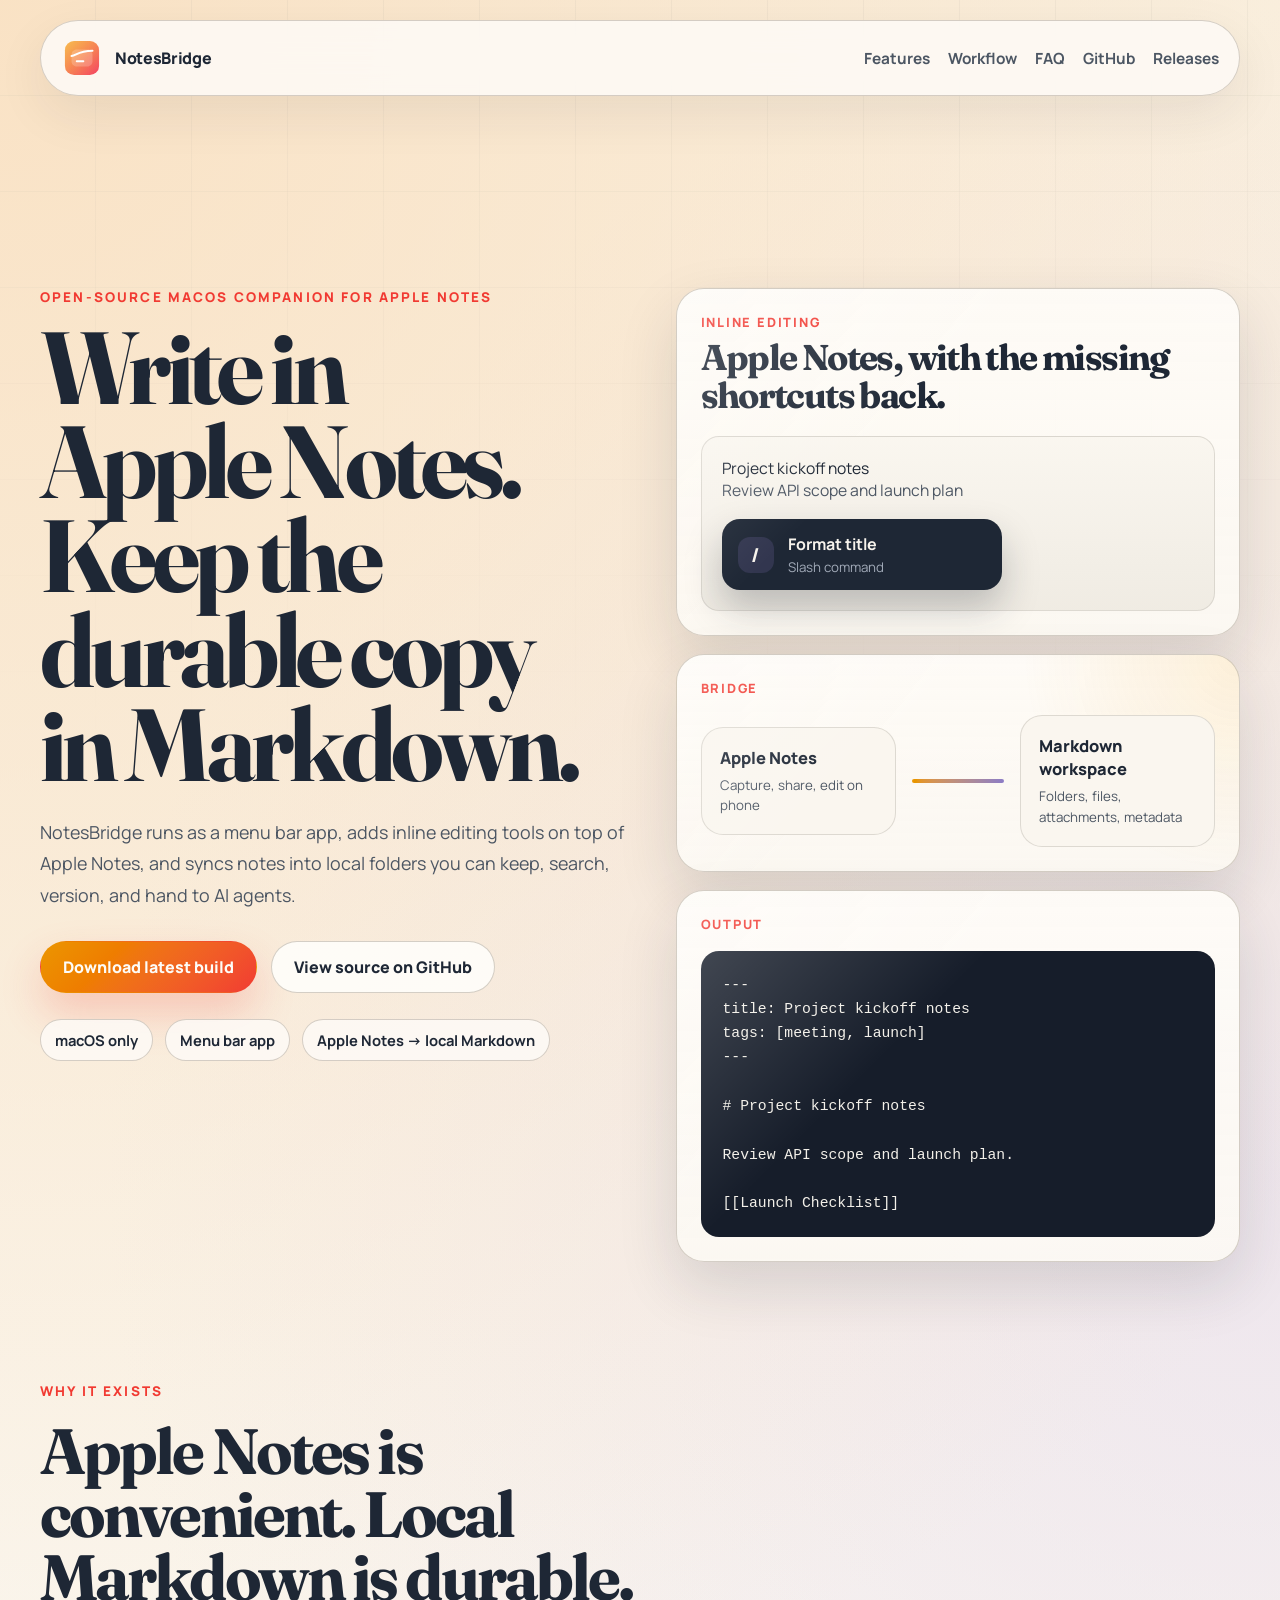
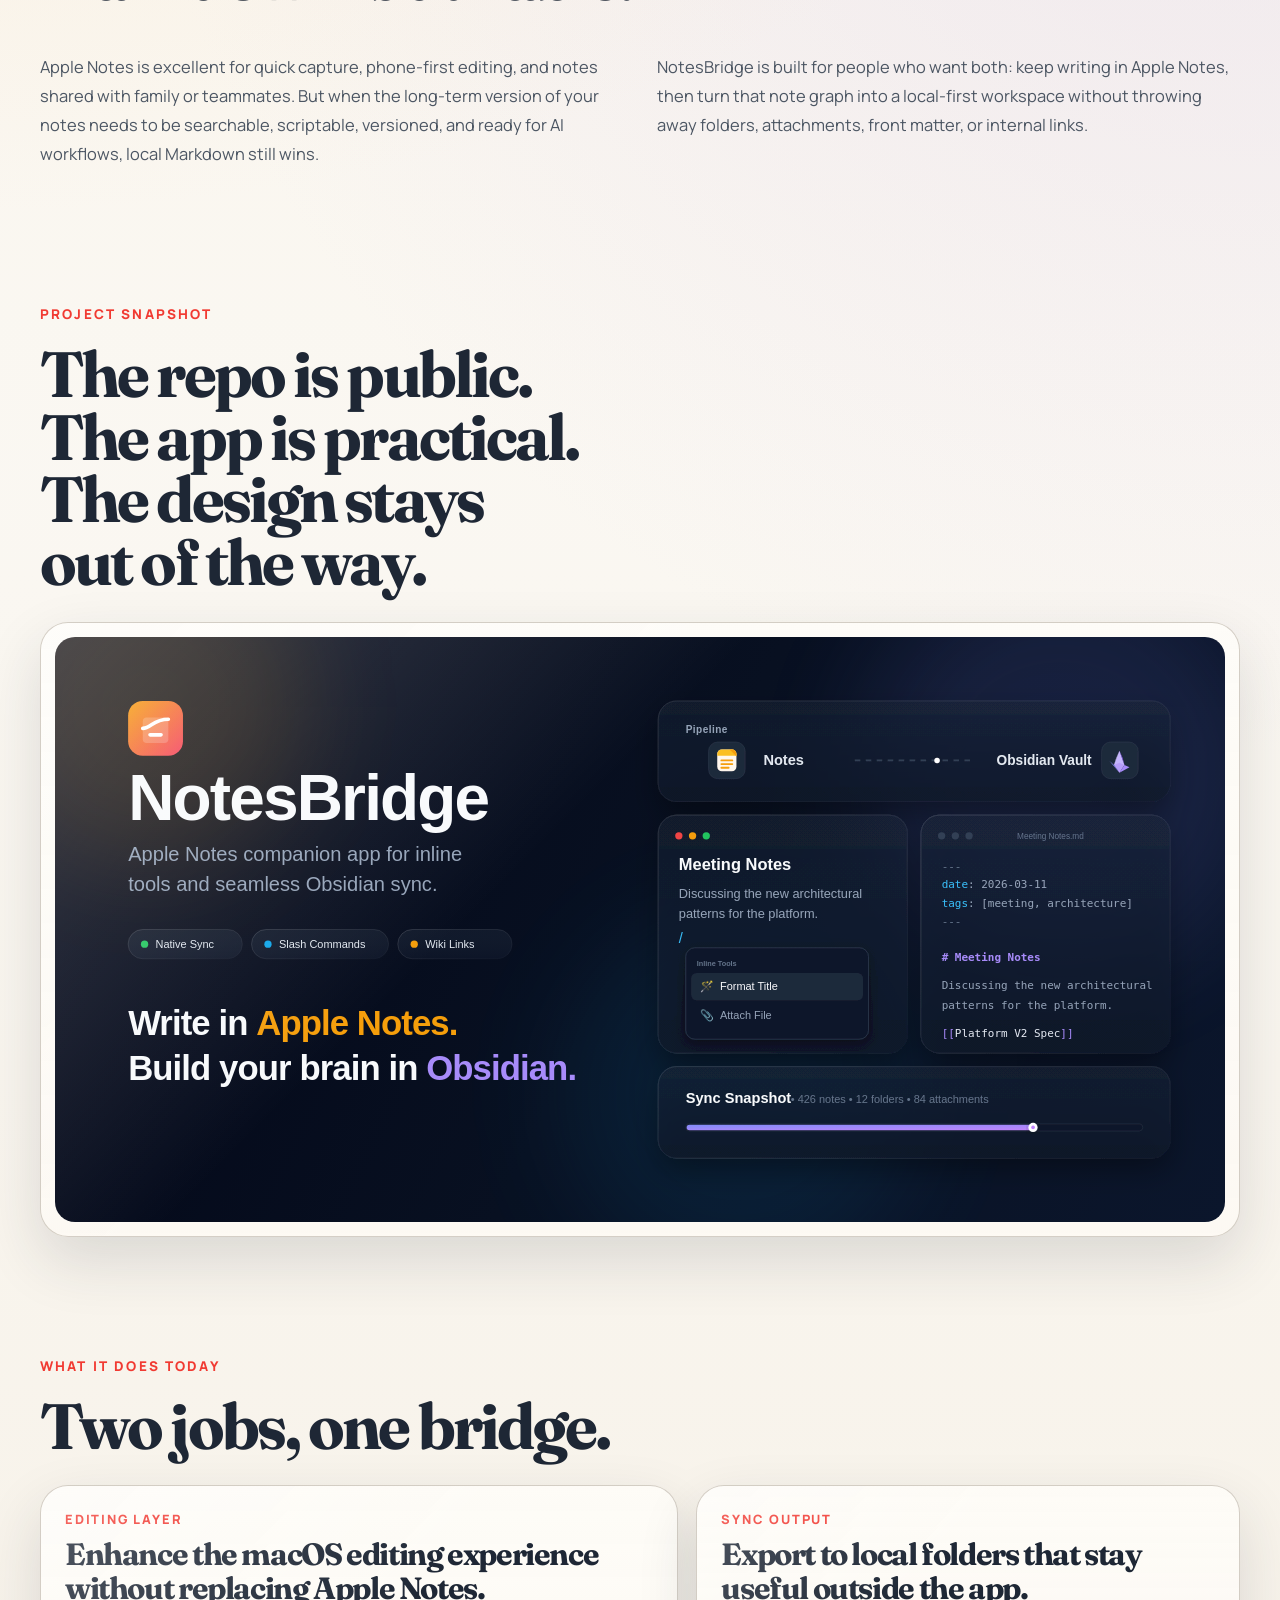
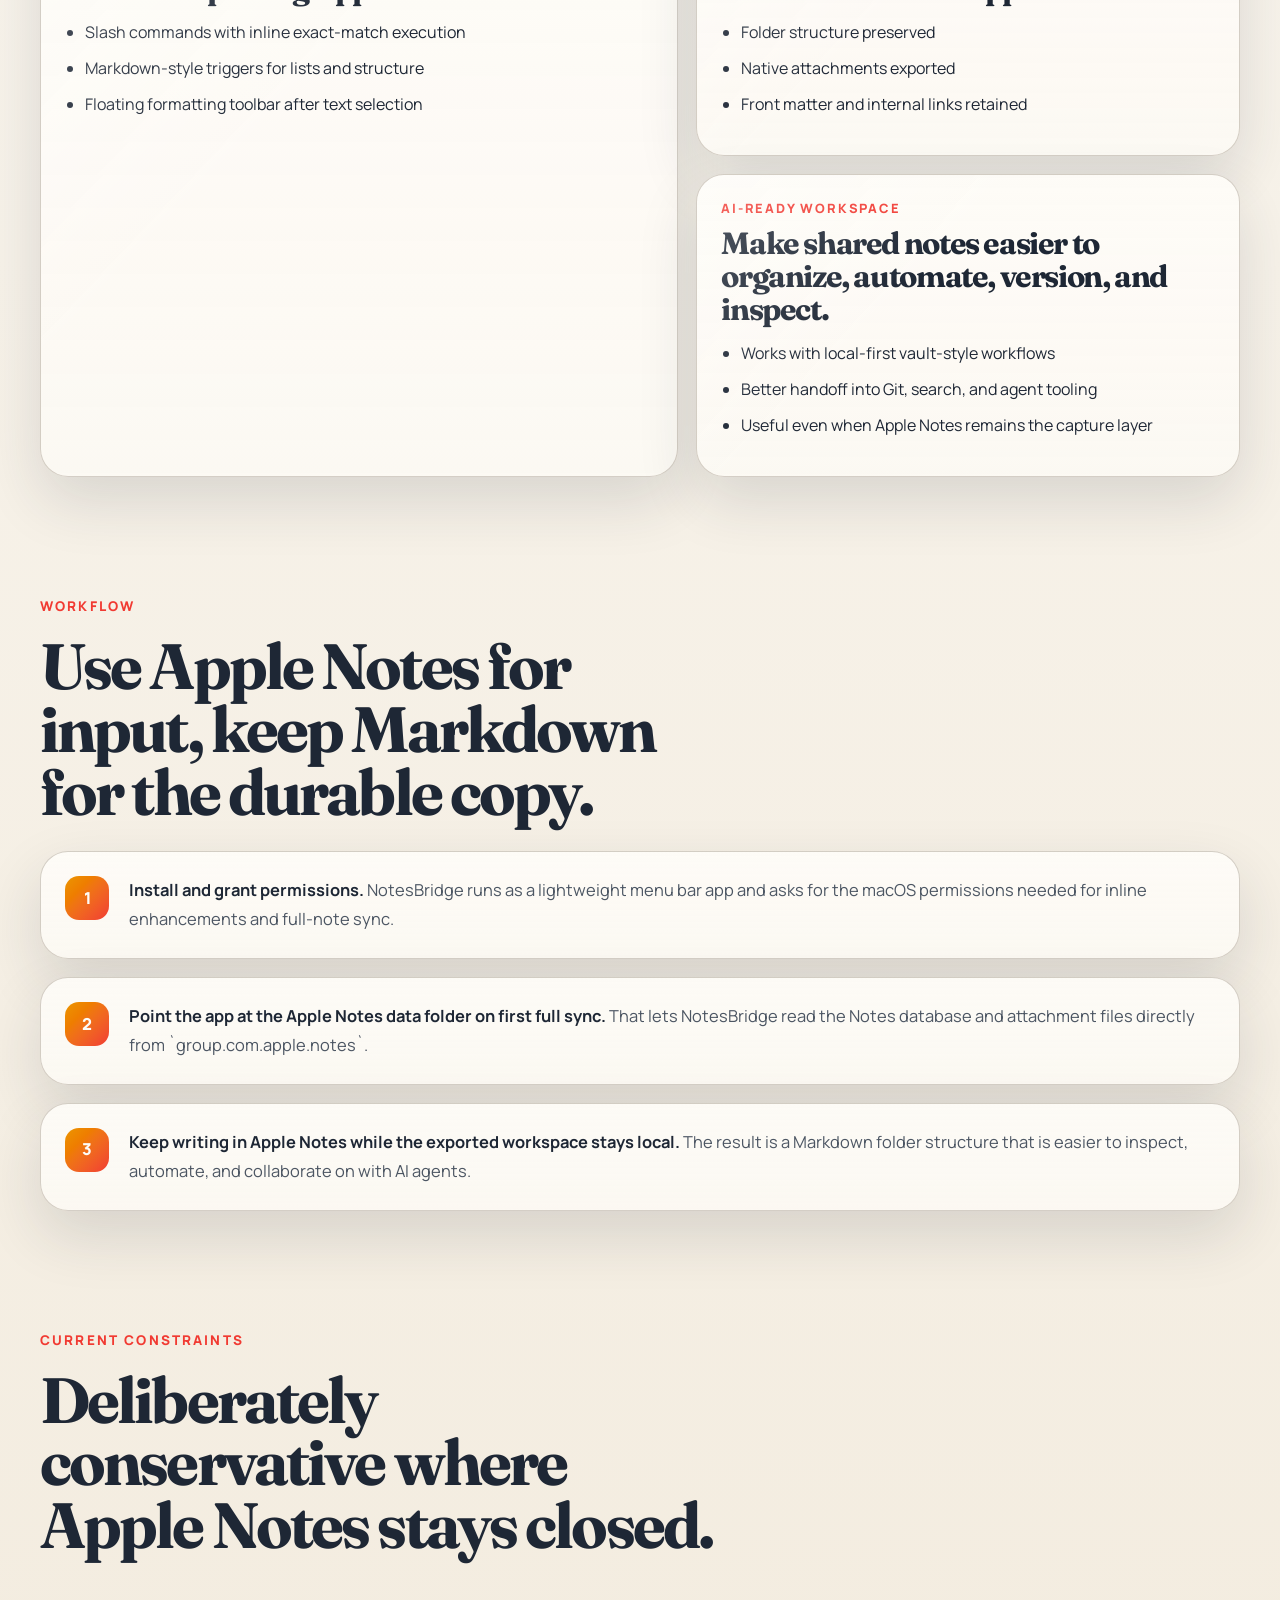
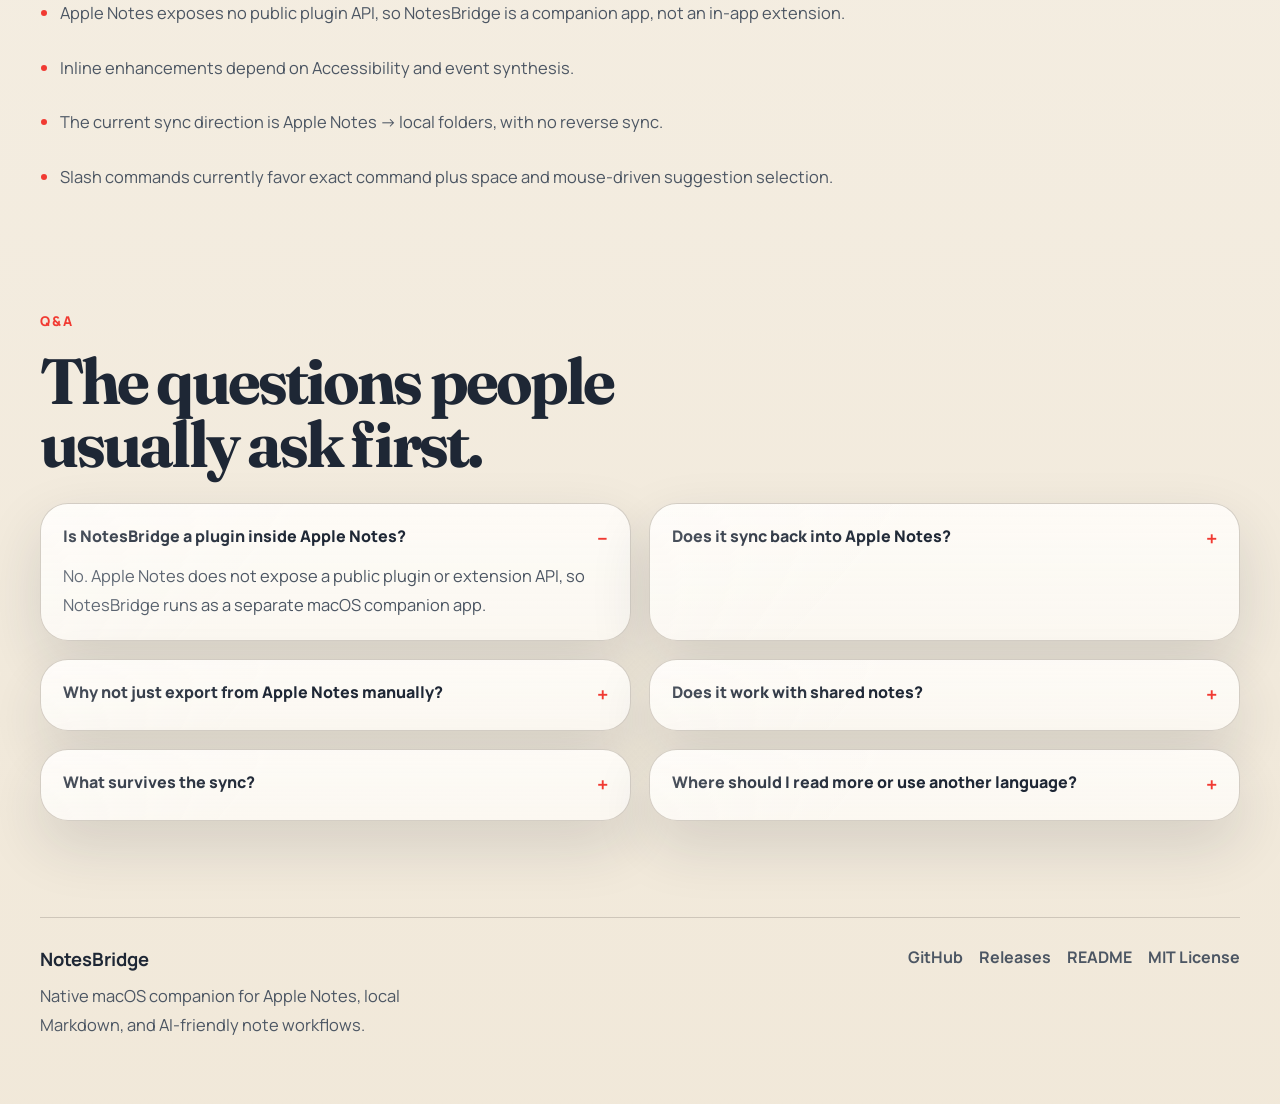
==== site/index.html @ 7eef0e38 "Create GitHub Pages site" ====
<!doctype html>
<html lang="en">
  <head>
    <meta charset="utf-8">
    <meta name="viewport" content="width=device-width, initial-scale=1">
    <title>NotesBridge | Apple Notes to Markdown on macOS</title>
    <meta
      name="description"
      content="NotesBridge is a native macOS companion for Apple Notes. Add inline editing tools, export notes into local Markdown folders, and keep a durable workspace for search, versioning, and AI agents."
    >
    <meta name="theme-color" content="#f6efe2">
    <meta property="og:title" content="NotesBridge">
    <meta
      property="og:description"
      content="Write in Apple Notes. Keep the durable copy in Markdown."
    >
    <meta property="og:type" content="website">
    <meta property="og:url" content="https://peizh.github.io/NoteBridge/">
    <meta
      property="og:image"
      content="https://peizh.github.io/NoteBridge/assets/notesbridge-social.svg"
    >
    <link rel="icon" href="./assets/notesbridge-app-icon.svg" type="image/svg+xml">
    <link rel="preconnect" href="https://fonts.googleapis.com">
    <link rel="preconnect" href="https://fonts.gstatic.com" crossorigin>
    <link
      href="https://fonts.googleapis.com/css2?family=Fraunces:opsz,wght@9..144,600;9..144,700&amp;family=Manrope:wght@400;500;600;700;800&amp;display=swap"
      rel="stylesheet"
    >
    <link rel="stylesheet" href="./styles.css">
  </head>
  <body>
    <div class="page-shell">
      <header class="topbar">
        <a class="brand" href="#top" aria-label="NotesBridge home">
          <img src="./assets/notesbridge-app-icon.svg" alt="">
          <span>NotesBridge</span>
        </a>
        <nav class="topnav" aria-label="Primary">
          <a href="#features">Features</a>
          <a href="#workflow">Workflow</a>
          <a href="#faq">FAQ</a>
          <a href="https://github.com/peizh/NoteBridge">GitHub</a>
          <a href="https://github.com/peizh/NoteBridge/releases">Releases</a>
        </nav>
      </header>

      <main id="top">
        <section class="hero section">
          <div class="hero-copy">
            <p class="eyebrow">Open-source macOS companion for Apple Notes</p>
            <h1>Write in Apple Notes. Keep the durable copy in Markdown.</h1>
            <p class="hero-intro">
              NotesBridge runs as a menu bar app, adds inline editing tools on top of
              Apple Notes, and syncs notes into local folders you can keep, search,
              version, and hand to AI agents.
            </p>
            <div class="hero-actions">
              <a class="button button-primary" href="https://github.com/peizh/NoteBridge/releases">
                Download latest build
              </a>
              <a class="button button-secondary" href="https://github.com/peizh/NoteBridge">
                View source on GitHub
              </a>
            </div>
            <ul class="hero-points">
              <li>macOS only</li>
              <li>Menu bar app</li>
              <li>Apple Notes -> local Markdown</li>
            </ul>
          </div>

          <div class="hero-visual" aria-label="NotesBridge workflow preview">
            <article class="panel panel-note">
              <div class="panel-label">Inline editing</div>
              <h2>Apple Notes, with the missing shortcuts back.</h2>
              <div class="editor-preview">
                <p>Project kickoff notes</p>
                <p class="preview-line">Review API scope and launch plan</p>
                <div class="slash-menu">
                  <span>/</span>
                  <div>
                    <strong>Format title</strong>
                    <small>Slash command</small>
                  </div>
                </div>
              </div>
            </article>

            <article class="panel panel-pipeline">
              <div class="panel-label">Bridge</div>
              <div class="pipeline">
                <div class="pipeline-node">
                  <span>Apple Notes</span>
                  <small>Capture, share, edit on phone</small>
                </div>
                <div class="pipeline-link" aria-hidden="true"></div>
                <div class="pipeline-node">
                  <span>Markdown workspace</span>
                  <small>Folders, files, attachments, metadata</small>
                </div>
              </div>
            </article>

            <article class="panel panel-markdown">
              <div class="panel-label">Output</div>
              <pre><code>---
title: Project kickoff notes
tags: [meeting, launch]
---

# Project kickoff notes

Review API scope and launch plan.

[[Launch Checklist]]</code></pre>
            </article>
          </div>
        </section>

        <section class="section story">
          <div class="section-heading">
            <p class="eyebrow">Why it exists</p>
            <h2>Apple Notes is convenient. Local Markdown is durable.</h2>
          </div>
          <div class="story-grid">
            <p>
              Apple Notes is excellent for quick capture, phone-first editing, and
              notes shared with family or teammates. But when the long-term version
              of your notes needs to be searchable, scriptable, versioned, and ready
              for AI workflows, local Markdown still wins.
            </p>
            <p>
              NotesBridge is built for people who want both: keep writing in Apple
              Notes, then turn that note graph into a local-first workspace without
              throwing away folders, attachments, front matter, or internal links.
            </p>
          </div>
        </section>

        <section class="section snapshot">
          <div class="section-heading">
            <p class="eyebrow">Project snapshot</p>
            <h2>The repo is public. The app is practical. The design stays out of the way.</h2>
          </div>
          <div class="snapshot-frame">
            <img
              src="./assets/notesbridge-social.svg"
              alt="NotesBridge banner showing Apple Notes to Markdown workflow"
            >
          </div>
        </section>

        <section class="section features" id="features">
          <div class="section-heading">
            <p class="eyebrow">What it does today</p>
            <h2>Two jobs, one bridge.</h2>
          </div>
          <div class="feature-layout">
            <article class="feature feature-large">
              <div class="feature-kicker">Editing layer</div>
              <h3>Enhance the macOS editing experience without replacing Apple Notes.</h3>
              <ul>
                <li>Slash commands with inline exact-match execution</li>
                <li>Markdown-style triggers for lists and structure</li>
                <li>Floating formatting toolbar after text selection</li>
              </ul>
            </article>

            <article class="feature">
              <div class="feature-kicker">Sync output</div>
              <h3>Export to local folders that stay useful outside the app.</h3>
              <ul>
                <li>Folder structure preserved</li>
                <li>Native attachments exported</li>
                <li>Front matter and internal links retained</li>
              </ul>
            </article>

            <article class="feature">
              <div class="feature-kicker">AI-ready workspace</div>
              <h3>Make shared notes easier to organize, automate, version, and inspect.</h3>
              <ul>
                <li>Works with local-first vault-style workflows</li>
                <li>Better handoff into Git, search, and agent tooling</li>
                <li>Useful even when Apple Notes remains the capture layer</li>
              </ul>
            </article>
          </div>
        </section>

        <section class="section workflow" id="workflow">
          <div class="section-heading">
            <p class="eyebrow">Workflow</p>
            <h2>Use Apple Notes for input, keep Markdown for the durable copy.</h2>
          </div>
          <ol class="workflow-list">
            <li>
              <strong>Install and grant permissions.</strong>
              NotesBridge runs as a lightweight menu bar app and asks for the macOS
              permissions needed for inline enhancements and full-note sync.
            </li>
            <li>
              <strong>Point the app at the Apple Notes data folder on first full sync.</strong>
              That lets NotesBridge read the Notes database and attachment files
              directly from `group.com.apple.notes`.
            </li>
            <li>
              <strong>Keep writing in Apple Notes while the exported workspace stays local.</strong>
              The result is a Markdown folder structure that is easier to inspect,
              automate, and collaborate on with AI agents.
            </li>
          </ol>
        </section>

        <section class="section constraints">
          <div class="section-heading">
            <p class="eyebrow">Current constraints</p>
            <h2>Deliberately conservative where Apple Notes stays closed.</h2>
          </div>
          <ul class="constraint-list">
            <li>Apple Notes exposes no public plugin API, so NotesBridge is a companion app, not an in-app extension.</li>
            <li>Inline enhancements depend on Accessibility and event synthesis.</li>
            <li>The current sync direction is Apple Notes -> local folders, with no reverse sync.</li>
            <li>Slash commands currently favor exact command plus space and mouse-driven suggestion selection.</li>
          </ul>
        </section>

        <section class="section faq" id="faq">
          <div class="section-heading">
            <p class="eyebrow">Q&amp;A</p>
            <h2>The questions people usually ask first.</h2>
          </div>
          <div class="faq-grid">
            <details open>
              <summary>Is NotesBridge a plugin inside Apple Notes?</summary>
              <p>
                No. Apple Notes does not expose a public plugin or extension API, so
                NotesBridge runs as a separate macOS companion app.
              </p>
            </details>

            <details>
              <summary>Does it sync back into Apple Notes?</summary>
              <p>
                Not today. The current design is intentionally one-way:
                Apple Notes -> local Markdown folders.
              </p>
            </details>

            <details>
              <summary>Why not just export from Apple Notes manually?</summary>
              <p>
                The native export path is weak for ongoing workflows. NotesBridge is
                built around repeated sync, folder preservation, attachment export,
                and keeping the output useful for local-first tooling.
              </p>
            </details>

            <details>
              <summary>Does it work with shared notes?</summary>
              <p>
                Yes. Shared Apple Notes are part of the intended workflow. The goal is
                to turn that shared input into a Markdown workspace that stays local
                and easier to process afterward.
              </p>
            </details>

            <details>
              <summary>What survives the sync?</summary>
              <p>
                The current export keeps folder structure, native attachments, front
                matter metadata, and internal links. That is the core product shape.
              </p>
            </details>

            <details>
              <summary>Where should I read more or use another language?</summary>
              <p>
                The repository README remains the canonical reference. You can read it
                in <a href="https://github.com/peizh/NoteBridge/blob/main/README.zh-CN.md">简体中文</a>
                or
                <a href="https://github.com/peizh/NoteBridge/blob/main/README.fr.md">Français</a>.
              </p>
            </details>
          </div>
        </section>
      </main>

      <footer class="site-footer">
        <div>
          <strong>NotesBridge</strong>
          <p>Native macOS companion for Apple Notes, local Markdown, and AI-friendly note workflows.</p>
        </div>
        <div class="footer-links">
          <a href="https://github.com/peizh/NoteBridge">GitHub</a>
          <a href="https://github.com/peizh/NoteBridge/releases">Releases</a>
          <a href="https://github.com/peizh/NoteBridge/blob/main/README.md">README</a>
          <a href="https://github.com/peizh/NoteBridge/blob/main/LICENSE">MIT License</a>
        </div>
      </footer>
    </div>
  </body>
</html>
---- site/styles.css ----
:root {
  color-scheme: light;
  --bg: oklch(96.5% 0.018 85);
  --bg-soft: oklch(93.5% 0.022 82);
  --surface: oklch(98.4% 0.008 84 / 0.88);
  --surface-strong: oklch(99% 0.006 84 / 0.95);
  --ink: oklch(27% 0.03 262);
  --ink-soft: oklch(45% 0.025 255);
  --line: oklch(76% 0.02 82 / 0.6);
  --accent: oklch(74% 0.17 72);
  --accent-deep: oklch(63% 0.22 28);
  --accent-cool: oklch(63% 0.11 293);
  --shadow: 0 24px 60px oklch(28% 0.03 262 / 0.14);
  --radius: 28px;
  --radius-sm: 18px;
}

*,
*::before,
*::after {
  box-sizing: border-box;
}

html {
  scroll-behavior: smooth;
}

body {
  margin: 0;
  min-width: 320px;
  font-family: 'Manrope', sans-serif;
  color: var(--ink);
  background:
    radial-gradient(circle at top left, oklch(92% 0.05 73 / 0.9), transparent 30%),
    radial-gradient(circle at 100% 20%, oklch(90% 0.03 310 / 0.55), transparent 24%),
    linear-gradient(180deg, var(--bg) 0%, oklch(97.8% 0.008 84) 35%, var(--bg-soft) 100%);
}

body::before {
  content: '';
  position: fixed;
  inset: 0;
  background-image:
    linear-gradient(to right, transparent 0, transparent calc(100% - 1px), oklch(76% 0.02 82 / 0.18) calc(100% - 1px)),
    linear-gradient(to bottom, transparent 0, transparent calc(100% - 1px), oklch(76% 0.02 82 / 0.18) calc(100% - 1px));
  background-size: 96px 96px;
  pointer-events: none;
  mask-image: linear-gradient(180deg, oklch(0% 0 0 / 0.7), transparent 85%);
}

img {
  display: block;
  max-width: 100%;
}

a {
  color: inherit;
}

pre,
code {
  font-family: 'SFMono-Regular', 'SF Mono', Consolas, 'Liberation Mono', Menlo, monospace;
}

.page-shell {
  position: relative;
  z-index: 1;
  width: min(1200px, calc(100% - 32px));
  margin: 0 auto;
  padding-bottom: 64px;
}

.topbar {
  position: sticky;
  top: 0;
  z-index: 10;
  display: flex;
  align-items: center;
  justify-content: space-between;
  gap: 24px;
  margin-top: 20px;
  padding: 16px 20px;
  border: 1px solid var(--line);
  border-radius: 999px;
  background: color-mix(in oklab, var(--surface) 92%, white 8%);
  backdrop-filter: blur(18px);
  box-shadow: 0 18px 50px oklch(28% 0.03 262 / 0.08);
}

.brand {
  display: inline-flex;
  align-items: center;
  gap: 12px;
  font-weight: 800;
  text-decoration: none;
  letter-spacing: -0.02em;
}

.brand img {
  width: 42px;
  height: 42px;
  border-radius: 12px;
}

.topnav {
  display: flex;
  flex-wrap: wrap;
  justify-content: flex-end;
  gap: 18px;
}

.topnav a {
  color: var(--ink-soft);
  text-decoration: none;
  font-size: 0.96rem;
  font-weight: 700;
}

.topnav a:hover,
.topnav a:focus-visible,
.footer-links a:hover,
.footer-links a:focus-visible {
  color: var(--accent-deep);
}

.section {
  margin-top: clamp(68px, 10vw, 120px);
}

.eyebrow {
  margin: 0 0 14px;
  color: var(--accent-deep);
  font-size: 0.84rem;
  font-weight: 800;
  letter-spacing: 0.16em;
  text-transform: uppercase;
}

.hero {
  display: grid;
  grid-template-columns: minmax(0, 1.02fr) minmax(320px, 0.98fr);
  gap: clamp(28px, 4vw, 48px);
  align-items: start;
  padding-top: clamp(32px, 7vw, 72px);
}

.hero h1,
.section-heading h2,
.feature h3,
.panel h2 {
  font-family: 'Fraunces', serif;
  font-feature-settings: 'liga' 1, 'dlig' 1;
  letter-spacing: -0.045em;
}

.hero h1 {
  margin: 0;
  font-size: clamp(3.2rem, 8vw, 6.5rem);
  line-height: 0.92;
  text-wrap: balance;
}

.hero-intro,
.story-grid p,
.workflow-list li,
.constraint-list li,
.faq-grid p,
.site-footer p {
  color: var(--ink-soft);
  font-size: 1.03rem;
  line-height: 1.75;
}

.hero-intro {
  width: min(60ch, 100%);
  margin: 26px 0 0;
  font-size: 1.12rem;
}

.hero-actions {
  display: flex;
  flex-wrap: wrap;
  gap: 14px;
  margin-top: 30px;
}

.button {
  display: inline-flex;
  align-items: center;
  justify-content: center;
  min-height: 52px;
  padding: 0 22px;
  border-radius: 999px;
  border: 1px solid transparent;
  font-weight: 800;
  text-decoration: none;
  transition: transform 180ms ease, box-shadow 180ms ease, background-color 180ms ease;
}

.button:hover,
.button:focus-visible {
  transform: translateY(-1px);
}

.button-primary {
  background: linear-gradient(135deg, var(--accent) 0%, var(--accent-deep) 100%);
  color: oklch(99% 0.005 84);
  box-shadow: 0 20px 42px oklch(63% 0.22 28 / 0.22);
}

.button-secondary {
  border-color: var(--line);
  background: color-mix(in oklab, var(--surface-strong) 88%, white 12%);
}

.hero-points {
  display: flex;
  flex-wrap: wrap;
  gap: 12px;
  padding: 0;
  margin: 26px 0 0;
  list-style: none;
}

.hero-points li {
  padding: 10px 14px;
  border: 1px solid var(--line);
  border-radius: 999px;
  background: color-mix(in oklab, var(--surface) 90%, white 10%);
  font-size: 0.92rem;
  font-weight: 700;
}

.hero-visual {
  display: grid;
  gap: 18px;
  align-self: center;
}

.panel,
.feature,
.snapshot-frame,
.faq-grid details {
  position: relative;
  overflow: hidden;
  border: 1px solid var(--line);
  border-radius: var(--radius);
  background: linear-gradient(180deg, var(--surface-strong) 0%, var(--surface) 100%);
  box-shadow: var(--shadow);
}

.panel {
  padding: 24px;
}

.panel::after,
.feature::after,
.snapshot-frame::after,
.faq-grid details::after {
  content: '';
  position: absolute;
  inset: 0;
  background: linear-gradient(135deg, oklch(100% 0 0 / 0.24), transparent 40%);
  pointer-events: none;
}

.panel-label,
.feature-kicker {
  color: var(--accent-deep);
  font-size: 0.8rem;
  font-weight: 800;
  letter-spacing: 0.14em;
  text-transform: uppercase;
}

.panel h2 {
  margin: 8px 0 0;
  font-size: clamp(1.6rem, 2.8vw, 2.5rem);
  line-height: 1.05;
}

.editor-preview {
  margin-top: 22px;
  padding: 20px;
  border-radius: var(--radius-sm);
  background: linear-gradient(180deg, oklch(97.5% 0.01 84) 0%, oklch(94.2% 0.012 84) 100%);
  border: 1px solid color-mix(in oklab, var(--line) 72%, white 28%);
}

.editor-preview p {
  margin: 0;
  font-size: 0.98rem;
}

.preview-line {
  margin-top: 12px;
  color: var(--ink-soft);
}

.slash-menu {
  display: flex;
  align-items: center;
  gap: 14px;
  width: min(100%, 280px);
  margin-top: 18px;
  padding: 14px 16px;
  border-radius: 18px;
  background: oklch(27% 0.03 262);
  color: oklch(96.5% 0.01 84);
  box-shadow: 0 18px 36px oklch(27% 0.03 262 / 0.25);
}

.slash-menu span {
  display: inline-grid;
  place-items: center;
  width: 36px;
  height: 36px;
  border-radius: 12px;
  background: oklch(63% 0.11 293 / 0.18);
  font-size: 1.2rem;
  font-weight: 800;
}

.slash-menu strong,
.slash-menu small {
  display: block;
}

.slash-menu small {
  margin-top: 3px;
  color: oklch(84% 0.02 255 / 0.8);
}

.panel-pipeline {
  background:
    radial-gradient(circle at right top, oklch(76% 0.17 72 / 0.12), transparent 36%),
    linear-gradient(180deg, var(--surface-strong) 0%, var(--surface) 100%);
}

.pipeline {
  display: grid;
  grid-template-columns: 1fr auto 1fr;
  align-items: center;
  gap: 16px;
  margin-top: 18px;
}

.pipeline-node {
  padding: 18px;
  border-radius: 22px;
  background: oklch(97.4% 0.01 84);
  border: 1px solid color-mix(in oklab, var(--line) 72%, white 28%);
}

.pipeline-node span {
  display: block;
  font-size: 1.03rem;
  font-weight: 800;
}

.pipeline-node small {
  display: block;
  margin-top: 6px;
  color: var(--ink-soft);
  line-height: 1.55;
}

.pipeline-link {
  width: 92px;
  height: 4px;
  border-radius: 999px;
  background: linear-gradient(90deg, var(--accent) 0%, var(--accent-cool) 100%);
}

.panel-markdown pre {
  margin: 18px 0 0;
  padding: 22px;
  overflow: auto;
  border-radius: var(--radius-sm);
  background: oklch(23% 0.028 262);
  color: oklch(95.5% 0.01 84);
  font-size: 0.92rem;
  line-height: 1.65;
}

.section-heading {
  display: grid;
  gap: 6px;
}

.section-heading h2 {
  margin: 0;
  max-width: 16ch;
  font-size: clamp(2.2rem, 5vw, 4rem);
  line-height: 0.98;
  text-wrap: balance;
}

.story-grid,
.site-footer {
  display: grid;
  grid-template-columns: repeat(2, minmax(0, 1fr));
  gap: clamp(18px, 3vw, 34px);
}

.story-grid {
  margin-top: 28px;
}

.snapshot-frame {
  margin-top: 28px;
  padding: 14px;
}

.snapshot-frame img {
  width: 100%;
  border-radius: 20px;
}

.feature-layout {
  display: grid;
  grid-template-columns: 1.08fr 0.92fr;
  gap: 18px;
  margin-top: 28px;
}

.feature {
  padding: 24px;
}

.feature-large {
  grid-row: span 2;
}

.feature h3 {
  margin: 10px 0 0;
  font-size: clamp(1.6rem, 2.4vw, 2.3rem);
  line-height: 1.08;
}

.feature ul,
.constraint-list {
  padding-left: 20px;
}

.feature li,
.constraint-list li {
  margin-top: 14px;
}

.workflow-list {
  display: grid;
  gap: 18px;
  padding: 0;
  margin: 28px 0 0;
  list-style: none;
  counter-reset: workflow;
}

.workflow-list li {
  position: relative;
  padding: 24px 24px 24px 88px;
  border: 1px solid var(--line);
  border-radius: var(--radius);
  background: linear-gradient(180deg, var(--surface-strong) 0%, var(--surface) 100%);
  box-shadow: var(--shadow);
}

.workflow-list li::before {
  content: counter(workflow);
  counter-increment: workflow;
  position: absolute;
  left: 24px;
  top: 24px;
  display: inline-grid;
  place-items: center;
  width: 44px;
  height: 44px;
  border-radius: 14px;
  background: linear-gradient(135deg, var(--accent) 0%, var(--accent-deep) 100%);
  color: oklch(99% 0.005 84);
  font-weight: 800;
}

.workflow-list strong {
  color: var(--ink);
}

.constraint-list {
  display: grid;
  gap: 12px;
  margin: 28px 0 0;
}

.constraint-list li::marker {
  color: var(--accent-deep);
}

.faq-grid {
  display: grid;
  grid-template-columns: repeat(2, minmax(0, 1fr));
  gap: 18px;
  margin-top: 28px;
}

.faq-grid details {
  padding: 20px 22px;
}

.faq-grid summary {
  cursor: pointer;
  font-weight: 800;
  line-height: 1.5;
  list-style: none;
}

.faq-grid summary::-webkit-details-marker {
  display: none;
}

.faq-grid summary::after {
  content: '+';
  float: right;
  color: var(--accent-deep);
  font-size: 1.25rem;
  font-weight: 700;
}

.faq-grid details[open] summary::after {
  content: '−';
}

.faq-grid p {
  margin: 14px 0 0;
}

.faq-grid a {
  color: var(--accent-deep);
}

.site-footer {
  align-items: start;
  margin-top: 96px;
  padding: 28px 0 0;
  border-top: 1px solid var(--line);
}

.site-footer strong {
  font-size: 1.15rem;
}

.site-footer p {
  margin: 10px 0 0;
  max-width: 42ch;
}

.footer-links {
  display: flex;
  flex-wrap: wrap;
  justify-content: flex-end;
  gap: 16px;
}

.footer-links a {
  color: var(--ink-soft);
  text-decoration: none;
  font-weight: 700;
}

@media (max-width: 980px) {
  .topbar,
  .hero,
  .story-grid,
  .feature-layout,
  .faq-grid,
  .site-footer {
    grid-template-columns: 1fr;
  }

  .topbar {
    border-radius: 28px;
  }

  .topnav,
  .footer-links {
    justify-content: flex-start;
  }

  .feature-large {
    grid-row: auto;
  }
}

@media (max-width: 720px) {
  body::before {
    background-size: 72px 72px;
  }

  .page-shell {
    width: min(100% - 24px, 1200px);
  }

  .topbar {
    padding: 16px;
  }

  .pipeline {
    grid-template-columns: 1fr;
  }

  .pipeline-link {
    width: 4px;
    height: 44px;
    justify-self: center;
  }

  .workflow-list li {
    padding-left: 24px;
    padding-top: 82px;
  }

  .workflow-list li::before {
    top: 22px;
  }
}

@media (prefers-reduced-motion: reduce) {
  html {
    scroll-behavior: auto;
  }

  .button {
    transition: none;
  }
}
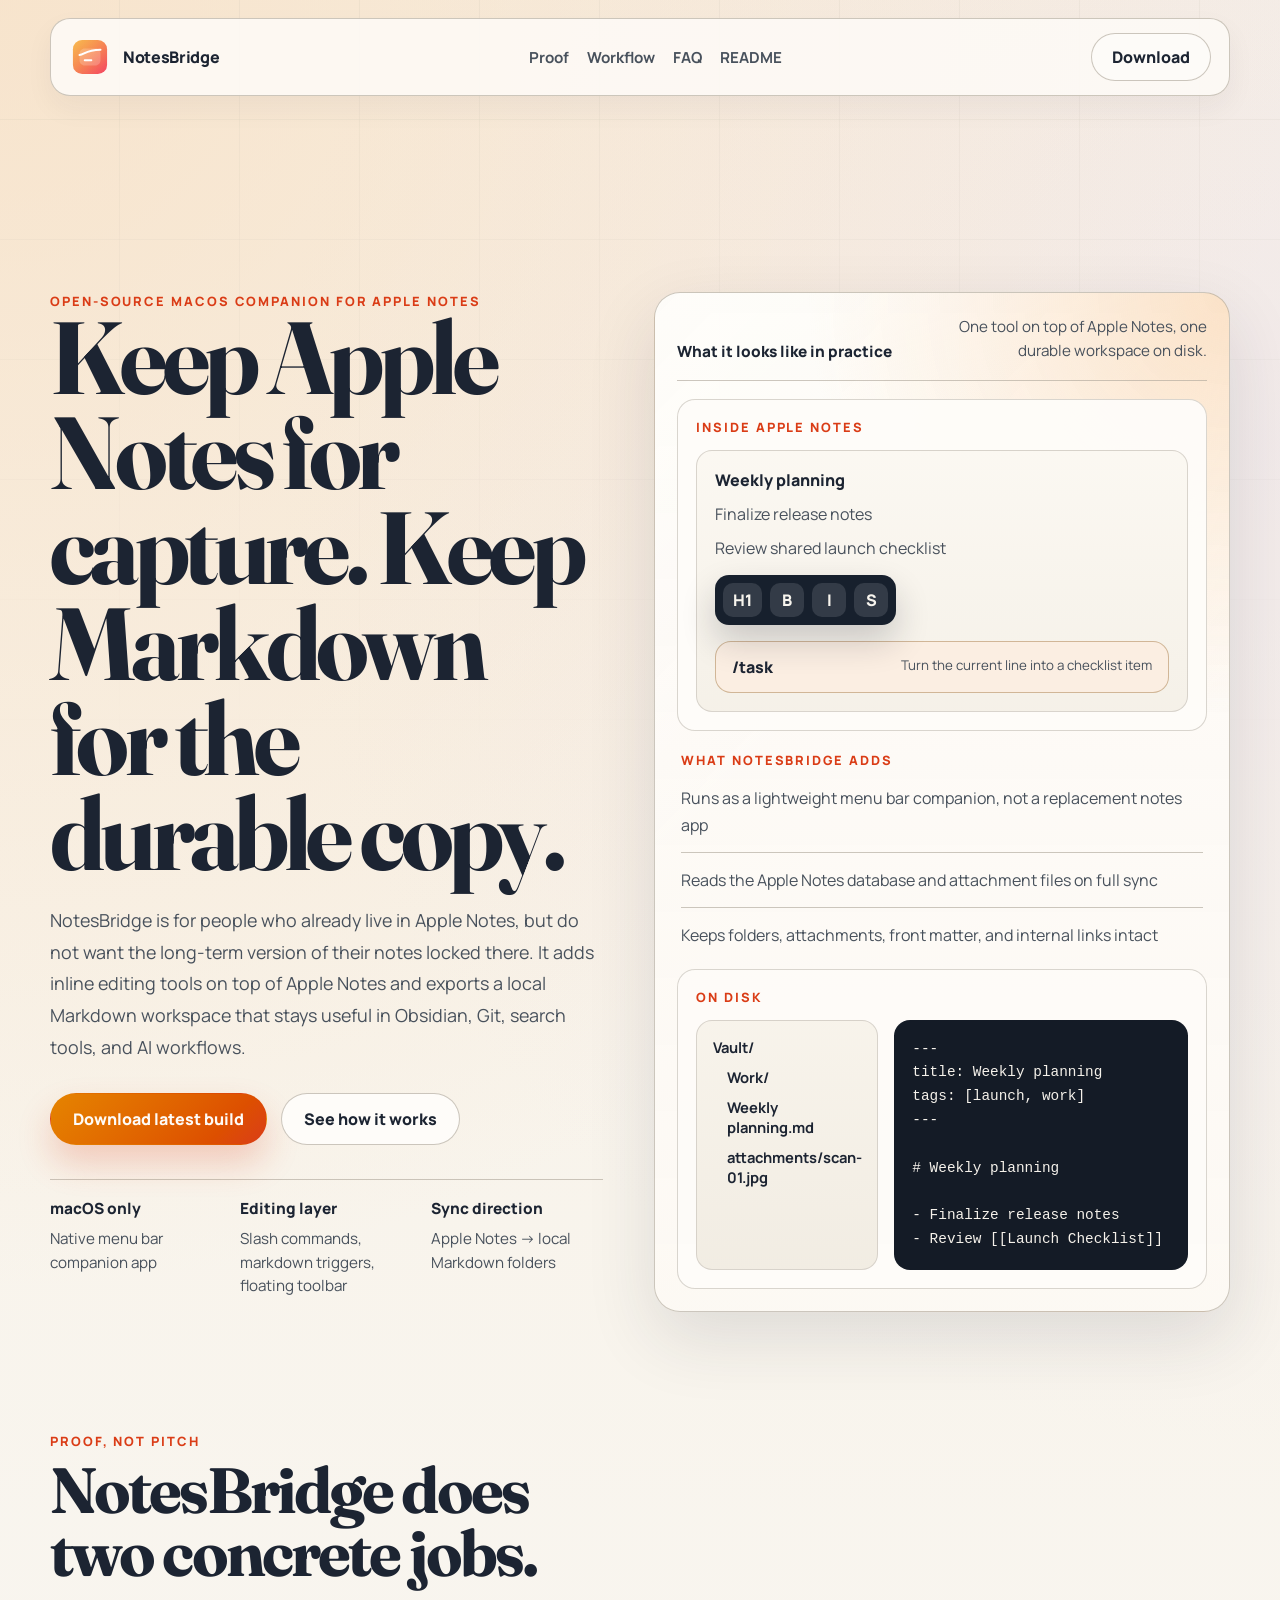
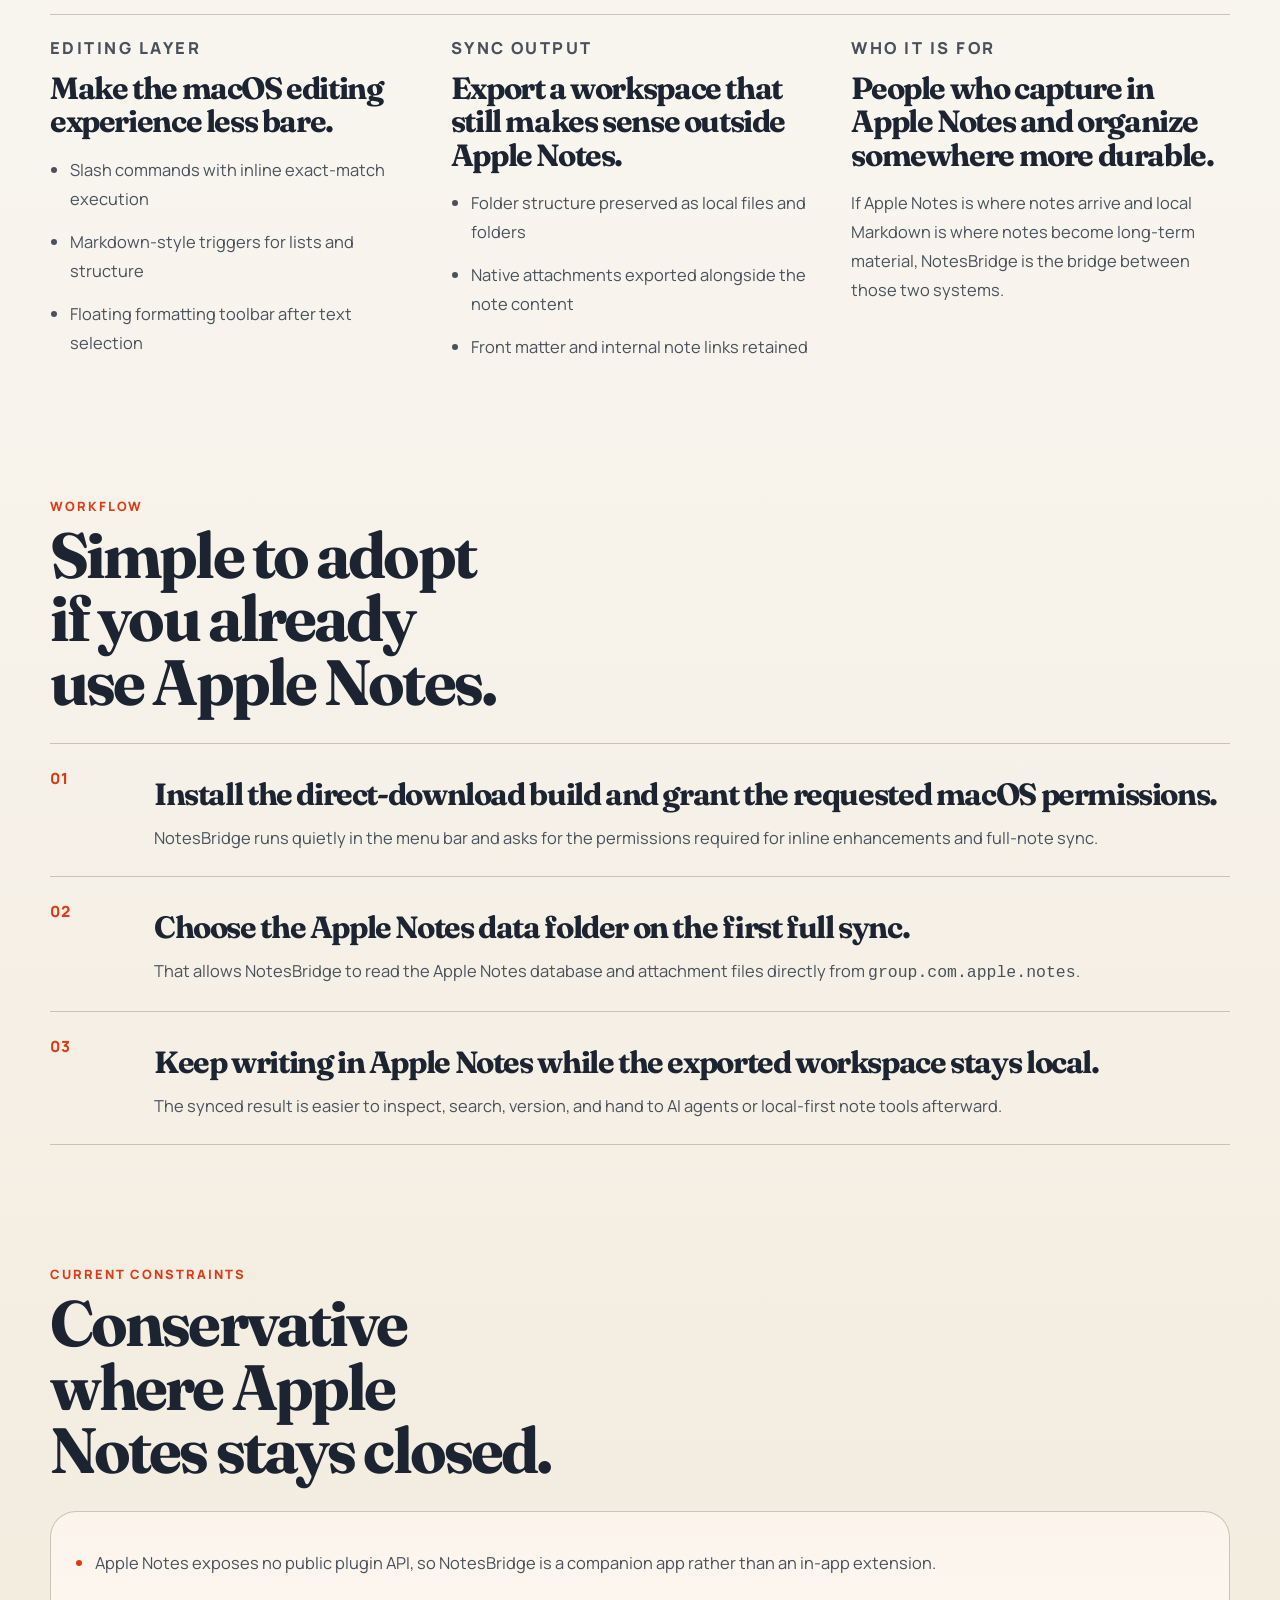
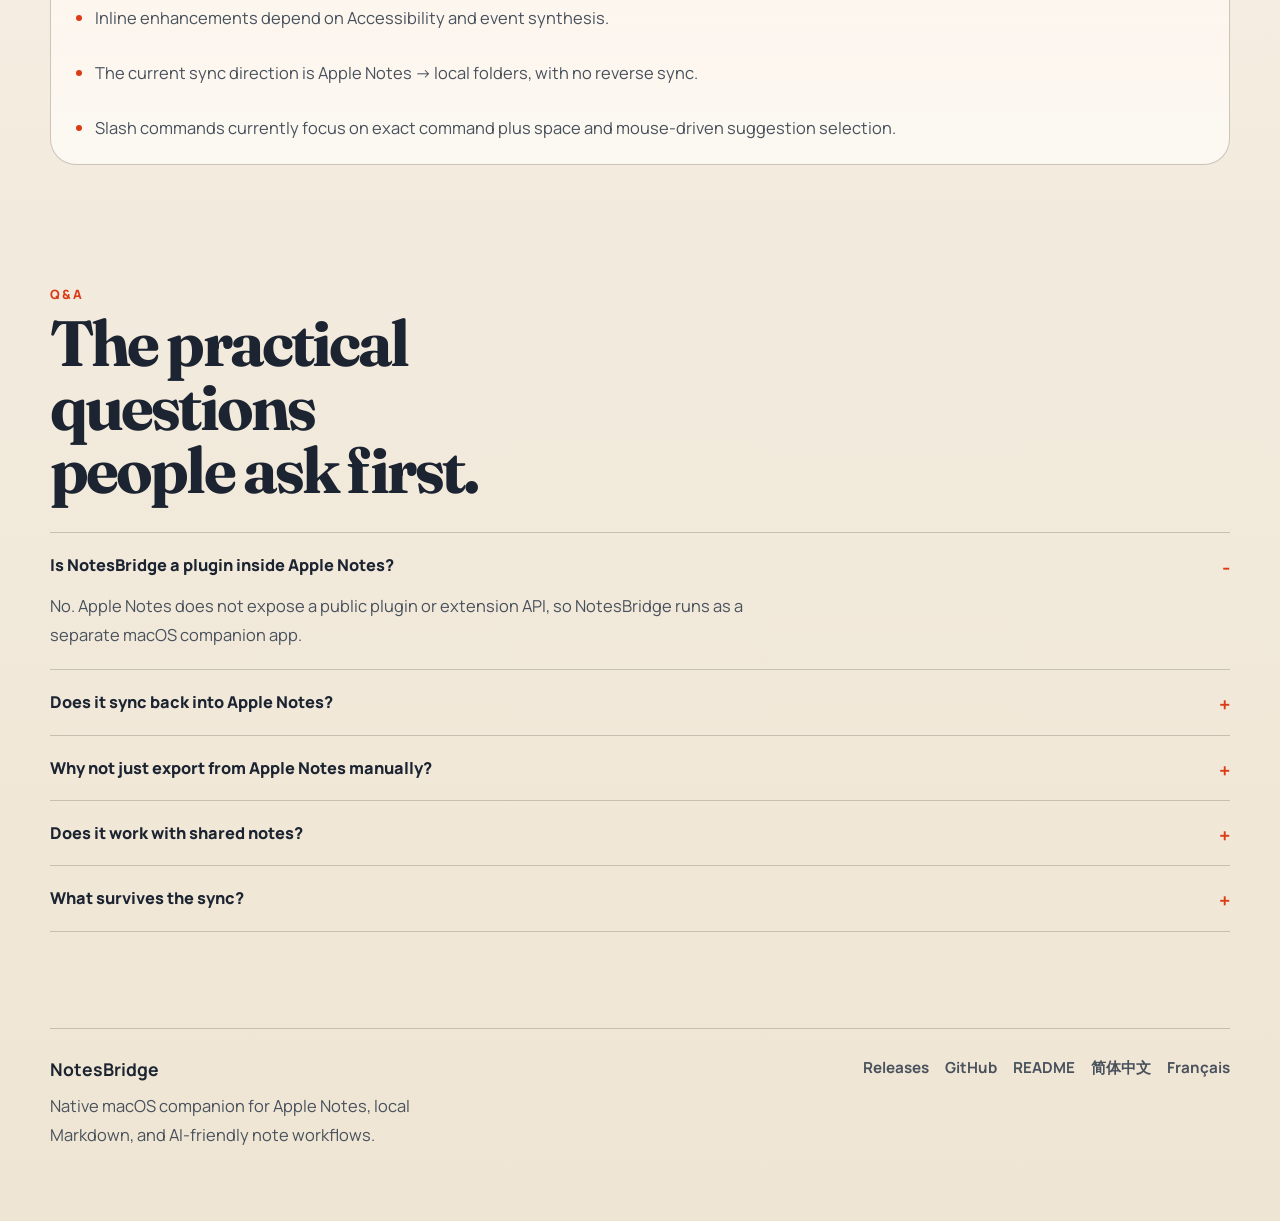
==== commit 42c1f647: "Refine GitHub Pages landing page" ====
--- a/site/index.html
+++ b/site/index.html
@@ -8,11 +8,11 @@
       name="description"
       content="NotesBridge is a native macOS companion for Apple Notes. Add inline editing tools, export notes into local Markdown folders, and keep a durable workspace for search, versioning, and AI agents."
     >
-    <meta name="theme-color" content="#f6efe2">
+    <meta name="theme-color" content="#f4ecdf">
     <meta property="og:title" content="NotesBridge">
     <meta
       property="og:description"
-      content="Write in Apple Notes. Keep the durable copy in Markdown."
+      content="Keep Apple Notes for capture. Keep Markdown for the durable copy."
     >
     <meta property="og:type" content="website">
     <meta property="og:url" content="https://peizh.github.io/NoteBridge/">
@@ -37,129 +37,123 @@
           <span>NotesBridge</span>
         </a>
         <nav class="topnav" aria-label="Primary">
-          <a href="#features">Features</a>
+          <a href="#proof">Proof</a>
           <a href="#workflow">Workflow</a>
           <a href="#faq">FAQ</a>
-          <a href="https://github.com/peizh/NoteBridge">GitHub</a>
-          <a href="https://github.com/peizh/NoteBridge/releases">Releases</a>
+          <a href="https://github.com/peizh/NoteBridge/blob/main/README.md">README</a>
         </nav>
+        <a class="topbar-action" href="https://github.com/peizh/NoteBridge/releases">
+          Download
+        </a>
       </header>
 
       <main id="top">
         <section class="hero section">
           <div class="hero-copy">
             <p class="eyebrow">Open-source macOS companion for Apple Notes</p>
-            <h1>Write in Apple Notes. Keep the durable copy in Markdown.</h1>
+            <h1>Keep Apple Notes for capture. Keep Markdown for the durable copy.</h1>
             <p class="hero-intro">
-              NotesBridge runs as a menu bar app, adds inline editing tools on top of
-              Apple Notes, and syncs notes into local folders you can keep, search,
-              version, and hand to AI agents.
+              NotesBridge is for people who already live in Apple Notes, but do not
+              want the long-term version of their notes locked there. It adds inline
+              editing tools on top of Apple Notes and exports a local Markdown
+              workspace that stays useful in Obsidian, Git, search tools, and AI
+              workflows.
             </p>
             <div class="hero-actions">
               <a class="button button-primary" href="https://github.com/peizh/NoteBridge/releases">
                 Download latest build
               </a>
-              <a class="button button-secondary" href="https://github.com/peizh/NoteBridge">
-                View source on GitHub
+              <a class="button button-secondary" href="#proof">
+                See how it works
               </a>
             </div>
-            <ul class="hero-points">
-              <li>macOS only</li>
-              <li>Menu bar app</li>
-              <li>Apple Notes -> local Markdown</li>
-            </ul>
-          </div>
-
-          <div class="hero-visual" aria-label="NotesBridge workflow preview">
-            <article class="panel panel-note">
-              <div class="panel-label">Inline editing</div>
-              <h2>Apple Notes, with the missing shortcuts back.</h2>
-              <div class="editor-preview">
-                <p>Project kickoff notes</p>
-                <p class="preview-line">Review API scope and launch plan</p>
-                <div class="slash-menu">
-                  <span>/</span>
-                  <div>
-                    <strong>Format title</strong>
-                    <small>Slash command</small>
+            <div class="hero-meta" aria-label="Product summary">
+              <div>
+                <strong>macOS only</strong>
+                <span>Native menu bar companion app</span>
+              </div>
+              <div>
+                <strong>Editing layer</strong>
+                <span>Slash commands, markdown triggers, floating toolbar</span>
+              </div>
+              <div>
+                <strong>Sync direction</strong>
+                <span>Apple Notes -&gt; local Markdown folders</span>
+              </div>
+            </div>
+          </div>
+
+          <div class="hero-proof">
+            <div class="hero-proof-header">
+              <p class="proof-title">What it looks like in practice</p>
+              <p class="proof-subtitle">
+                One tool on top of Apple Notes, one durable workspace on disk.
+              </p>
+            </div>
+
+            <div class="hero-proof-stage">
+              <section class="proof-panel proof-input">
+                <p class="proof-label">Inside Apple Notes</p>
+                <div class="note-canvas">
+                  <p class="note-title">Weekly planning</p>
+                  <p class="note-line">Finalize release notes</p>
+                  <p class="note-line">Review shared launch checklist</p>
+                  <div class="floating-tools" aria-label="Formatting toolbar preview">
+                    <span>H1</span>
+                    <span>B</span>
+                    <span>I</span>
+                    <span>S</span>
+                  </div>
+                  <div class="slash-command">
+                    <span>/task</span>
+                    <small>Turn the current line into a checklist item</small>
                   </div>
                 </div>
-              </div>
-            </article>
-
-            <article class="panel panel-pipeline">
-              <div class="panel-label">Bridge</div>
-              <div class="pipeline">
-                <div class="pipeline-node">
-                  <span>Apple Notes</span>
-                  <small>Capture, share, edit on phone</small>
+              </section>
+
+              <section class="bridge-strip" aria-label="Bridge behavior">
+                <p class="proof-label">What NotesBridge adds</p>
+                <ul class="bridge-points">
+                  <li>Runs as a lightweight menu bar companion, not a replacement notes app</li>
+                  <li>Reads the Apple Notes database and attachment files on full sync</li>
+                  <li>Keeps folders, attachments, front matter, and internal links intact</li>
+                </ul>
+              </section>
+
+              <section class="proof-panel proof-output">
+                <p class="proof-label">On disk</p>
+                <div class="file-stack">
+                  <div class="file-tree">
+                    <span>Vault/</span>
+                    <span>Work/</span>
+                    <span>Weekly planning.md</span>
+                    <span>attachments/scan-01.jpg</span>
+                  </div>
+                  <pre><code>---
+title: Weekly planning
+tags: [launch, work]
+---
+
+# Weekly planning
+
+- Finalize release notes
+- Review [[Launch Checklist]]</code></pre>
                 </div>
-                <div class="pipeline-link" aria-hidden="true"></div>
-                <div class="pipeline-node">
-                  <span>Markdown workspace</span>
-                  <small>Folders, files, attachments, metadata</small>
-                </div>
-              </div>
-            </article>
-
-            <article class="panel panel-markdown">
-              <div class="panel-label">Output</div>
-              <pre><code>---
-title: Project kickoff notes
-tags: [meeting, launch]
----
-
-# Project kickoff notes
-
-Review API scope and launch plan.
-
-[[Launch Checklist]]</code></pre>
-            </article>
-          </div>
-        </section>
-
-        <section class="section story">
+              </section>
+            </div>
+          </div>
+        </section>
+
+        <section class="section proof" id="proof">
           <div class="section-heading">
-            <p class="eyebrow">Why it exists</p>
-            <h2>Apple Notes is convenient. Local Markdown is durable.</h2>
-          </div>
-          <div class="story-grid">
-            <p>
-              Apple Notes is excellent for quick capture, phone-first editing, and
-              notes shared with family or teammates. But when the long-term version
-              of your notes needs to be searchable, scriptable, versioned, and ready
-              for AI workflows, local Markdown still wins.
-            </p>
-            <p>
-              NotesBridge is built for people who want both: keep writing in Apple
-              Notes, then turn that note graph into a local-first workspace without
-              throwing away folders, attachments, front matter, or internal links.
-            </p>
-          </div>
-        </section>
-
-        <section class="section snapshot">
-          <div class="section-heading">
-            <p class="eyebrow">Project snapshot</p>
-            <h2>The repo is public. The app is practical. The design stays out of the way.</h2>
-          </div>
-          <div class="snapshot-frame">
-            <img
-              src="./assets/notesbridge-social.svg"
-              alt="NotesBridge banner showing Apple Notes to Markdown workflow"
-            >
-          </div>
-        </section>
-
-        <section class="section features" id="features">
-          <div class="section-heading">
-            <p class="eyebrow">What it does today</p>
-            <h2>Two jobs, one bridge.</h2>
-          </div>
-          <div class="feature-layout">
-            <article class="feature feature-large">
-              <div class="feature-kicker">Editing layer</div>
-              <h3>Enhance the macOS editing experience without replacing Apple Notes.</h3>
+            <p class="eyebrow">Proof, not pitch</p>
+            <h2>NotesBridge does two concrete jobs.</h2>
+          </div>
+
+          <div class="proof-columns">
+            <article class="proof-column">
+              <p class="column-kicker">Editing layer</p>
+              <h3>Make the macOS editing experience less bare.</h3>
               <ul>
                 <li>Slash commands with inline exact-match execution</li>
                 <li>Markdown-style triggers for lists and structure</li>
@@ -167,24 +161,24 @@
               </ul>
             </article>
 
-            <article class="feature">
-              <div class="feature-kicker">Sync output</div>
-              <h3>Export to local folders that stay useful outside the app.</h3>
+            <article class="proof-column">
+              <p class="column-kicker">Sync output</p>
+              <h3>Export a workspace that still makes sense outside Apple Notes.</h3>
               <ul>
-                <li>Folder structure preserved</li>
-                <li>Native attachments exported</li>
-                <li>Front matter and internal links retained</li>
+                <li>Folder structure preserved as local files and folders</li>
+                <li>Native attachments exported alongside the note content</li>
+                <li>Front matter and internal note links retained</li>
               </ul>
             </article>
 
-            <article class="feature">
-              <div class="feature-kicker">AI-ready workspace</div>
-              <h3>Make shared notes easier to organize, automate, version, and inspect.</h3>
-              <ul>
-                <li>Works with local-first vault-style workflows</li>
-                <li>Better handoff into Git, search, and agent tooling</li>
-                <li>Useful even when Apple Notes remains the capture layer</li>
-              </ul>
+            <article class="proof-column">
+              <p class="column-kicker">Who it is for</p>
+              <h3>People who capture in Apple Notes and organize somewhere more durable.</h3>
+              <p>
+                If Apple Notes is where notes arrive and local Markdown is where notes
+                become long-term material, NotesBridge is the bridge between those two
+                systems.
+              </p>
             </article>
           </div>
         </section>
@@ -192,23 +186,41 @@
         <section class="section workflow" id="workflow">
           <div class="section-heading">
             <p class="eyebrow">Workflow</p>
-            <h2>Use Apple Notes for input, keep Markdown for the durable copy.</h2>
-          </div>
-          <ol class="workflow-list">
+            <h2>Simple to adopt if you already use Apple Notes.</h2>
+          </div>
+
+          <ol class="workflow-rail">
             <li>
-              <strong>Install and grant permissions.</strong>
-              NotesBridge runs as a lightweight menu bar app and asks for the macOS
-              permissions needed for inline enhancements and full-note sync.
+              <span class="step-index">01</span>
+              <div>
+                <h3>Install the direct-download build and grant the requested macOS permissions.</h3>
+                <p>
+                  NotesBridge runs quietly in the menu bar and asks for the
+                  permissions required for inline enhancements and full-note sync.
+                </p>
+              </div>
             </li>
+
             <li>
-              <strong>Point the app at the Apple Notes data folder on first full sync.</strong>
-              That lets NotesBridge read the Notes database and attachment files
-              directly from `group.com.apple.notes`.
+              <span class="step-index">02</span>
+              <div>
+                <h3>Choose the Apple Notes data folder on the first full sync.</h3>
+                <p>
+                  That allows NotesBridge to read the Apple Notes database and
+                  attachment files directly from <code>group.com.apple.notes</code>.
+                </p>
+              </div>
             </li>
+
             <li>
-              <strong>Keep writing in Apple Notes while the exported workspace stays local.</strong>
-              The result is a Markdown folder structure that is easier to inspect,
-              automate, and collaborate on with AI agents.
+              <span class="step-index">03</span>
+              <div>
+                <h3>Keep writing in Apple Notes while the exported workspace stays local.</h3>
+                <p>
+                  The synced result is easier to inspect, search, version, and hand
+                  to AI agents or local-first note tools afterward.
+                </p>
+              </div>
             </li>
           </ol>
         </section>
@@ -216,22 +228,26 @@
         <section class="section constraints">
           <div class="section-heading">
             <p class="eyebrow">Current constraints</p>
-            <h2>Deliberately conservative where Apple Notes stays closed.</h2>
-          </div>
-          <ul class="constraint-list">
-            <li>Apple Notes exposes no public plugin API, so NotesBridge is a companion app, not an in-app extension.</li>
-            <li>Inline enhancements depend on Accessibility and event synthesis.</li>
-            <li>The current sync direction is Apple Notes -> local folders, with no reverse sync.</li>
-            <li>Slash commands currently favor exact command plus space and mouse-driven suggestion selection.</li>
-          </ul>
+            <h2>Conservative where Apple Notes stays closed.</h2>
+          </div>
+
+          <div class="constraint-band">
+            <ul class="constraint-list">
+              <li>Apple Notes exposes no public plugin API, so NotesBridge is a companion app rather than an in-app extension.</li>
+              <li>Inline enhancements depend on Accessibility and event synthesis.</li>
+              <li>The current sync direction is Apple Notes -&gt; local folders, with no reverse sync.</li>
+              <li>Slash commands currently focus on exact command plus space and mouse-driven suggestion selection.</li>
+            </ul>
+          </div>
         </section>
 
         <section class="section faq" id="faq">
           <div class="section-heading">
             <p class="eyebrow">Q&amp;A</p>
-            <h2>The questions people usually ask first.</h2>
-          </div>
-          <div class="faq-grid">
+            <h2>The practical questions people ask first.</h2>
+          </div>
+
+          <div class="faq-list">
             <details open>
               <summary>Is NotesBridge a plugin inside Apple Notes?</summary>
               <p>
@@ -244,7 +260,7 @@
               <summary>Does it sync back into Apple Notes?</summary>
               <p>
                 Not today. The current design is intentionally one-way:
-                Apple Notes -> local Markdown folders.
+                Apple Notes -&gt; local Markdown folders.
               </p>
             </details>
 
@@ -273,30 +289,24 @@
                 matter metadata, and internal links. That is the core product shape.
               </p>
             </details>
-
-            <details>
-              <summary>Where should I read more or use another language?</summary>
-              <p>
-                The repository README remains the canonical reference. You can read it
-                in <a href="https://github.com/peizh/NoteBridge/blob/main/README.zh-CN.md">简体中文</a>
-                or
-                <a href="https://github.com/peizh/NoteBridge/blob/main/README.fr.md">Français</a>.
-              </p>
-            </details>
           </div>
         </section>
       </main>
 
       <footer class="site-footer">
-        <div>
+        <div class="footer-copy">
           <strong>NotesBridge</strong>
-          <p>Native macOS companion for Apple Notes, local Markdown, and AI-friendly note workflows.</p>
+          <p>
+            Native macOS companion for Apple Notes, local Markdown, and AI-friendly
+            note workflows.
+          </p>
         </div>
         <div class="footer-links">
+          <a href="https://github.com/peizh/NoteBridge/releases">Releases</a>
           <a href="https://github.com/peizh/NoteBridge">GitHub</a>
-          <a href="https://github.com/peizh/NoteBridge/releases">Releases</a>
           <a href="https://github.com/peizh/NoteBridge/blob/main/README.md">README</a>
-          <a href="https://github.com/peizh/NoteBridge/blob/main/LICENSE">MIT License</a>
+          <a href="https://github.com/peizh/NoteBridge/blob/main/README.zh-CN.md">简体中文</a>
+          <a href="https://github.com/peizh/NoteBridge/blob/main/README.fr.md">Français</a>
         </div>
       </footer>
     </div>
--- a/site/styles.css
+++ b/site/styles.css
@@ -1,17 +1,18 @@
 :root {
   color-scheme: light;
-  --bg: oklch(96.5% 0.018 85);
-  --bg-soft: oklch(93.5% 0.022 82);
-  --surface: oklch(98.4% 0.008 84 / 0.88);
-  --surface-strong: oklch(99% 0.006 84 / 0.95);
-  --ink: oklch(27% 0.03 262);
-  --ink-soft: oklch(45% 0.025 255);
-  --line: oklch(76% 0.02 82 / 0.6);
-  --accent: oklch(74% 0.17 72);
-  --accent-deep: oklch(63% 0.22 28);
-  --accent-cool: oklch(63% 0.11 293);
-  --shadow: 0 24px 60px oklch(28% 0.03 262 / 0.14);
-  --radius: 28px;
+  --bg: oklch(95.8% 0.018 82);
+  --bg-deep: oklch(92.5% 0.026 82);
+  --paper: oklch(98.5% 0.008 84 / 0.9);
+  --paper-strong: oklch(99.1% 0.005 84 / 0.96);
+  --ink: oklch(26% 0.028 260);
+  --ink-soft: oklch(43% 0.022 255);
+  --line: oklch(74% 0.02 82 / 0.65);
+  --accent: oklch(70% 0.18 68);
+  --accent-deep: oklch(59% 0.2 34);
+  --accent-soft: oklch(92% 0.04 67);
+  --shadow-soft: 0 20px 42px oklch(28% 0.02 260 / 0.08);
+  --shadow-panel: 0 26px 70px oklch(28% 0.03 260 / 0.12);
+  --radius: 26px;
   --radius-sm: 18px;
 }
 
@@ -28,24 +29,24 @@
 body {
   margin: 0;
   min-width: 320px;
+  color: var(--ink);
   font-family: 'Manrope', sans-serif;
-  color: var(--ink);
   background:
-    radial-gradient(circle at top left, oklch(92% 0.05 73 / 0.9), transparent 30%),
-    radial-gradient(circle at 100% 20%, oklch(90% 0.03 310 / 0.55), transparent 24%),
-    linear-gradient(180deg, var(--bg) 0%, oklch(97.8% 0.008 84) 35%, var(--bg-soft) 100%);
+    radial-gradient(circle at top left, oklch(91% 0.05 70 / 0.62), transparent 28%),
+    radial-gradient(circle at 100% 10%, oklch(92% 0.02 320 / 0.45), transparent 24%),
+    linear-gradient(180deg, var(--bg) 0%, oklch(97.2% 0.009 84) 38%, var(--bg-deep) 100%);
 }
 
 body::before {
   content: '';
   position: fixed;
   inset: 0;
+  pointer-events: none;
   background-image:
-    linear-gradient(to right, transparent 0, transparent calc(100% - 1px), oklch(76% 0.02 82 / 0.18) calc(100% - 1px)),
-    linear-gradient(to bottom, transparent 0, transparent calc(100% - 1px), oklch(76% 0.02 82 / 0.18) calc(100% - 1px));
-  background-size: 96px 96px;
-  pointer-events: none;
-  mask-image: linear-gradient(180deg, oklch(0% 0 0 / 0.7), transparent 85%);
+    linear-gradient(to right, transparent 0, transparent calc(100% - 1px), oklch(74% 0.02 82 / 0.14) calc(100% - 1px)),
+    linear-gradient(to bottom, transparent 0, transparent calc(100% - 1px), oklch(74% 0.02 82 / 0.14) calc(100% - 1px));
+  background-size: 120px 120px;
+  mask-image: linear-gradient(180deg, oklch(0% 0 0 / 0.78), transparent 86%);
 }
 
 img {
@@ -57,43 +58,43 @@
   color: inherit;
 }
 
-pre,
-code {
+code,
+pre {
   font-family: 'SFMono-Regular', 'SF Mono', Consolas, 'Liberation Mono', Menlo, monospace;
 }
 
 .page-shell {
   position: relative;
   z-index: 1;
-  width: min(1200px, calc(100% - 32px));
+  width: min(1180px, calc(100% - 32px));
   margin: 0 auto;
-  padding-bottom: 64px;
+  padding-bottom: 72px;
 }
 
 .topbar {
   position: sticky;
   top: 0;
   z-index: 10;
-  display: flex;
+  display: grid;
+  grid-template-columns: auto 1fr auto;
   align-items: center;
-  justify-content: space-between;
-  gap: 24px;
-  margin-top: 20px;
-  padding: 16px 20px;
+  gap: 18px;
+  margin-top: 18px;
+  padding: 14px 18px;
   border: 1px solid var(--line);
-  border-radius: 999px;
-  background: color-mix(in oklab, var(--surface) 92%, white 8%);
-  backdrop-filter: blur(18px);
-  box-shadow: 0 18px 50px oklch(28% 0.03 262 / 0.08);
+  border-radius: 20px;
+  background: color-mix(in oklab, var(--paper) 94%, white 6%);
+  box-shadow: 0 12px 28px oklch(28% 0.02 260 / 0.05);
 }
 
 .brand {
   display: inline-flex;
   align-items: center;
   gap: 12px;
-  font-weight: 800;
+  font-size: 1rem;
+  font-weight: 800;
+  letter-spacing: -0.02em;
   text-decoration: none;
-  letter-spacing: -0.02em;
 }
 
 .brand img {
@@ -104,50 +105,83 @@
 
 .topnav {
   display: flex;
+  justify-content: center;
   flex-wrap: wrap;
-  justify-content: flex-end;
   gap: 18px;
 }
 
-.topnav a {
+.topnav a,
+.footer-links a {
   color: var(--ink-soft);
+  font-size: 0.95rem;
+  font-weight: 700;
   text-decoration: none;
-  font-size: 0.96rem;
-  font-weight: 700;
+}
+
+.topbar-action,
+.button {
+  display: inline-flex;
+  align-items: center;
+  justify-content: center;
+  min-height: 48px;
+  padding: 0 20px;
+  border-radius: 999px;
+  font-weight: 800;
+  text-decoration: none;
+  transition: transform 160ms ease, background-color 160ms ease, box-shadow 160ms ease;
+}
+
+.topbar-action {
+  border: 1px solid var(--line);
+  background: color-mix(in oklab, var(--paper-strong) 88%, white 12%);
 }
 
 .topnav a:hover,
 .topnav a:focus-visible,
 .footer-links a:hover,
-.footer-links a:focus-visible {
+.footer-links a:focus-visible,
+.topbar-action:hover,
+.topbar-action:focus-visible,
+.button:hover,
+.button:focus-visible {
+  color: var(--ink);
+  transform: translateY(-1px);
+}
+
+.topbar a:focus-visible,
+.button:focus-visible,
+.faq-list summary:focus-visible {
+  outline: 2px solid var(--accent-deep);
+  outline-offset: 3px;
+}
+
+.section {
+  margin-top: clamp(72px, 10vw, 120px);
+}
+
+.eyebrow,
+.column-kicker,
+.proof-label {
+  margin: 0;
   color: var(--accent-deep);
-}
-
-.section {
-  margin-top: clamp(68px, 10vw, 120px);
-}
-
-.eyebrow {
-  margin: 0 0 14px;
-  color: var(--accent-deep);
-  font-size: 0.84rem;
-  font-weight: 800;
-  letter-spacing: 0.16em;
+  font-size: 0.8rem;
+  font-weight: 800;
+  letter-spacing: 0.15em;
   text-transform: uppercase;
 }
 
 .hero {
   display: grid;
-  grid-template-columns: minmax(0, 1.02fr) minmax(320px, 0.98fr);
-  gap: clamp(28px, 4vw, 48px);
+  grid-template-columns: minmax(0, 0.98fr) minmax(320px, 1.02fr);
+  gap: clamp(30px, 4vw, 54px);
   align-items: start;
-  padding-top: clamp(32px, 7vw, 72px);
+  padding-top: clamp(28px, 7vw, 76px);
 }
 
 .hero h1,
 .section-heading h2,
-.feature h3,
-.panel h2 {
+.proof-column h3,
+.workflow-rail h3 {
   font-family: 'Fraunces', serif;
   font-feature-settings: 'liga' 1, 'dlig' 1;
   letter-spacing: -0.045em;
@@ -155,25 +189,26 @@
 
 .hero h1 {
   margin: 0;
-  font-size: clamp(3.2rem, 8vw, 6.5rem);
-  line-height: 0.92;
+  font-size: clamp(3.4rem, 8vw, 6.4rem);
+  line-height: 0.93;
   text-wrap: balance;
 }
 
 .hero-intro,
-.story-grid p,
-.workflow-list li,
+.proof-column p,
+.proof-column li,
+.workflow-rail p,
 .constraint-list li,
-.faq-grid p,
-.site-footer p {
+.faq-list p,
+.footer-copy p {
   color: var(--ink-soft);
   font-size: 1.03rem;
-  line-height: 1.75;
+  line-height: 1.76;
 }
 
 .hero-intro {
   width: min(60ch, 100%);
-  margin: 26px 0 0;
+  margin: 24px 0 0;
   font-size: 1.12rem;
 }
 
@@ -185,340 +220,338 @@
 }
 
 .button {
-  display: inline-flex;
-  align-items: center;
-  justify-content: center;
   min-height: 52px;
   padding: 0 22px;
-  border-radius: 999px;
   border: 1px solid transparent;
-  font-weight: 800;
-  text-decoration: none;
-  transition: transform 180ms ease, box-shadow 180ms ease, background-color 180ms ease;
-}
-
-.button:hover,
-.button:focus-visible {
-  transform: translateY(-1px);
 }
 
 .button-primary {
+  color: oklch(99% 0.006 84);
   background: linear-gradient(135deg, var(--accent) 0%, var(--accent-deep) 100%);
-  color: oklch(99% 0.005 84);
-  box-shadow: 0 20px 42px oklch(63% 0.22 28 / 0.22);
+  box-shadow: 0 18px 34px oklch(59% 0.2 34 / 0.22);
 }
 
 .button-secondary {
   border-color: var(--line);
-  background: color-mix(in oklab, var(--surface-strong) 88%, white 12%);
-}
-
-.hero-points {
-  display: flex;
-  flex-wrap: wrap;
-  gap: 12px;
-  padding: 0;
-  margin: 26px 0 0;
-  list-style: none;
-}
-
-.hero-points li {
-  padding: 10px 14px;
-  border: 1px solid var(--line);
-  border-radius: 999px;
-  background: color-mix(in oklab, var(--surface) 90%, white 10%);
-  font-size: 0.92rem;
-  font-weight: 700;
-}
-
-.hero-visual {
-  display: grid;
+  background: color-mix(in oklab, var(--paper-strong) 90%, white 10%);
+}
+
+.hero-meta {
+  display: grid;
+  grid-template-columns: repeat(3, minmax(0, 1fr));
   gap: 18px;
-  align-self: center;
-}
-
-.panel,
-.feature,
-.snapshot-frame,
-.faq-grid details {
+  margin-top: 34px;
+  padding-top: 18px;
+  border-top: 1px solid var(--line);
+}
+
+.hero-meta strong,
+.proof-title {
+  display: block;
+  font-size: 0.96rem;
+  font-weight: 800;
+}
+
+.hero-meta span,
+.proof-subtitle {
+  display: block;
+  margin-top: 8px;
+  color: var(--ink-soft);
+  font-size: 0.95rem;
+  line-height: 1.55;
+}
+
+.hero-proof {
   position: relative;
-  overflow: hidden;
+  padding: 22px;
   border: 1px solid var(--line);
   border-radius: var(--radius);
-  background: linear-gradient(180deg, var(--surface-strong) 0%, var(--surface) 100%);
-  box-shadow: var(--shadow);
-}
-
-.panel {
-  padding: 24px;
-}
-
-.panel::after,
-.feature::after,
-.snapshot-frame::after,
-.faq-grid details::after {
+  background:
+    radial-gradient(circle at right top, oklch(91% 0.055 68 / 0.8), transparent 36%),
+    linear-gradient(180deg, var(--paper-strong) 0%, var(--paper) 100%);
+  box-shadow: var(--shadow-panel);
+}
+
+.hero-proof::after {
   content: '';
   position: absolute;
   inset: 0;
-  background: linear-gradient(135deg, oklch(100% 0 0 / 0.24), transparent 40%);
+  border-radius: inherit;
+  background: linear-gradient(135deg, oklch(100% 0 0 / 0.26), transparent 38%);
   pointer-events: none;
 }
 
-.panel-label,
-.feature-kicker {
-  color: var(--accent-deep);
-  font-size: 0.8rem;
-  font-weight: 800;
-  letter-spacing: 0.14em;
-  text-transform: uppercase;
-}
-
-.panel h2 {
-  margin: 8px 0 0;
-  font-size: clamp(1.6rem, 2.8vw, 2.5rem);
-  line-height: 1.05;
-}
-
-.editor-preview {
-  margin-top: 22px;
-  padding: 20px;
+.hero-proof-header {
+  position: relative;
+  z-index: 1;
+  display: flex;
+  justify-content: space-between;
+  gap: 24px;
+  align-items: end;
+  padding-bottom: 18px;
+  border-bottom: 1px solid var(--line);
+}
+
+.proof-title {
+  margin: 0;
+}
+
+.proof-subtitle {
+  margin: 0;
+  max-width: 28ch;
+  text-align: right;
+}
+
+.hero-proof-stage {
+  position: relative;
+  z-index: 1;
+  display: grid;
+  gap: 18px;
+  margin-top: 18px;
+}
+
+.proof-panel {
+  padding: 18px;
+  border: 1px solid color-mix(in oklab, var(--line) 74%, white 26%);
   border-radius: var(--radius-sm);
-  background: linear-gradient(180deg, oklch(97.5% 0.01 84) 0%, oklch(94.2% 0.012 84) 100%);
+  background: color-mix(in oklab, var(--paper-strong) 88%, white 12%);
+}
+
+.note-canvas {
+  margin-top: 14px;
+  padding: 18px;
+  border-radius: 16px;
+  background: linear-gradient(180deg, oklch(98% 0.009 84) 0%, oklch(95.8% 0.012 84) 100%);
   border: 1px solid color-mix(in oklab, var(--line) 72%, white 28%);
 }
 
-.editor-preview p {
-  margin: 0;
-  font-size: 0.98rem;
-}
-
-.preview-line {
-  margin-top: 12px;
+.note-title {
+  margin: 0;
+  font-size: 1rem;
+  font-weight: 800;
+}
+
+.note-line {
+  margin: 12px 0 0;
   color: var(--ink-soft);
 }
 
-.slash-menu {
-  display: flex;
-  align-items: center;
-  gap: 14px;
-  width: min(100%, 280px);
-  margin-top: 18px;
-  padding: 14px 16px;
-  border-radius: 18px;
-  background: oklch(27% 0.03 262);
-  color: oklch(96.5% 0.01 84);
-  box-shadow: 0 18px 36px oklch(27% 0.03 262 / 0.25);
-}
-
-.slash-menu span {
+.floating-tools {
+  display: inline-flex;
+  gap: 8px;
+  margin-top: 16px;
+  padding: 8px;
+  border-radius: 14px;
+  background: oklch(24% 0.028 260);
+  box-shadow: 0 16px 34px oklch(24% 0.028 260 / 0.2);
+}
+
+.floating-tools span {
   display: inline-grid;
   place-items: center;
-  width: 36px;
-  height: 36px;
-  border-radius: 12px;
-  background: oklch(63% 0.11 293 / 0.18);
-  font-size: 1.2rem;
-  font-weight: 800;
-}
-
-.slash-menu strong,
-.slash-menu small {
-  display: block;
-}
-
-.slash-menu small {
-  margin-top: 3px;
-  color: oklch(84% 0.02 255 / 0.8);
-}
-
-.panel-pipeline {
-  background:
-    radial-gradient(circle at right top, oklch(76% 0.17 72 / 0.12), transparent 36%),
-    linear-gradient(180deg, var(--surface-strong) 0%, var(--surface) 100%);
-}
-
-.pipeline {
-  display: grid;
-  grid-template-columns: 1fr auto 1fr;
-  align-items: center;
+  min-width: 34px;
+  height: 34px;
+  padding: 0 10px;
+  border-radius: 10px;
+  background: oklch(99% 0.005 84 / 0.12);
+  color: oklch(97% 0.01 84);
+  font-weight: 800;
+}
+
+.slash-command {
+  display: flex;
+  justify-content: space-between;
   gap: 16px;
-  margin-top: 18px;
-}
-
-.pipeline-node {
+  margin-top: 16px;
+  padding: 14px 16px;
+  border-radius: 16px;
+  background: color-mix(in oklab, var(--accent-soft) 54%, white 46%);
+  border: 1px solid color-mix(in oklab, var(--accent) 20%, var(--line) 80%);
+}
+
+.slash-command span {
+  font-weight: 800;
+}
+
+.slash-command small {
+  color: var(--ink-soft);
+  line-height: 1.5;
+}
+
+.bridge-strip {
+  padding: 2px 4px;
+}
+
+.bridge-points {
+  display: grid;
+  gap: 14px;
+  padding: 16px 0 0;
+  margin: 0;
+  list-style: none;
+}
+
+.bridge-points li {
+  padding-top: 14px;
+  border-top: 1px solid var(--line);
+  color: var(--ink-soft);
+  line-height: 1.65;
+}
+
+.bridge-points li:first-child {
+  padding-top: 0;
+  border-top: none;
+}
+
+.file-stack {
+  display: grid;
+  grid-template-columns: minmax(180px, 0.62fr) minmax(0, 1fr);
+  gap: 16px;
+  margin-top: 14px;
+}
+
+.file-tree {
+  display: grid;
+  gap: 10px;
+  align-content: start;
+  padding: 16px;
+  border-radius: 16px;
+  background: linear-gradient(180deg, oklch(96.6% 0.012 84) 0%, oklch(94.6% 0.014 84) 100%);
+  border: 1px solid color-mix(in oklab, var(--line) 72%, white 28%);
+  font-size: 0.92rem;
+  font-weight: 700;
+}
+
+.file-tree span:nth-child(2),
+.file-tree span:nth-child(3),
+.file-tree span:nth-child(4) {
+  padding-left: 14px;
+}
+
+.file-stack pre {
+  margin: 0;
+  overflow: auto;
   padding: 18px;
-  border-radius: 22px;
-  background: oklch(97.4% 0.01 84);
-  border: 1px solid color-mix(in oklab, var(--line) 72%, white 28%);
-}
-
-.pipeline-node span {
-  display: block;
-  font-size: 1.03rem;
-  font-weight: 800;
-}
-
-.pipeline-node small {
-  display: block;
-  margin-top: 6px;
-  color: var(--ink-soft);
-  line-height: 1.55;
-}
-
-.pipeline-link {
-  width: 92px;
-  height: 4px;
-  border-radius: 999px;
-  background: linear-gradient(90deg, var(--accent) 0%, var(--accent-cool) 100%);
-}
-
-.panel-markdown pre {
-  margin: 18px 0 0;
-  padding: 22px;
-  overflow: auto;
-  border-radius: var(--radius-sm);
-  background: oklch(23% 0.028 262);
-  color: oklch(95.5% 0.01 84);
-  font-size: 0.92rem;
+  border-radius: 16px;
+  background: oklch(22% 0.024 260);
+  color: oklch(96% 0.01 84);
+  font-size: 0.9rem;
   line-height: 1.65;
 }
 
 .section-heading {
   display: grid;
-  gap: 6px;
+  gap: 8px;
 }
 
 .section-heading h2 {
   margin: 0;
-  max-width: 16ch;
-  font-size: clamp(2.2rem, 5vw, 4rem);
-  line-height: 0.98;
+  max-width: 14ch;
+  font-size: clamp(2.3rem, 5vw, 4rem);
+  line-height: 0.99;
   text-wrap: balance;
 }
 
-.story-grid,
-.site-footer {
-  display: grid;
-  grid-template-columns: repeat(2, minmax(0, 1fr));
-  gap: clamp(18px, 3vw, 34px);
-}
-
-.story-grid {
-  margin-top: 28px;
-}
-
-.snapshot-frame {
-  margin-top: 28px;
-  padding: 14px;
-}
-
-.snapshot-frame img {
-  width: 100%;
-  border-radius: 20px;
-}
-
-.feature-layout {
-  display: grid;
-  grid-template-columns: 1.08fr 0.92fr;
-  gap: 18px;
-  margin-top: 28px;
-}
-
-.feature {
-  padding: 24px;
-}
-
-.feature-large {
-  grid-row: span 2;
-}
-
-.feature h3 {
+.proof-columns {
+  display: grid;
+  grid-template-columns: repeat(3, minmax(0, 1fr));
+  gap: 22px;
+  margin-top: 30px;
+  padding-top: 18px;
+  border-top: 1px solid var(--line);
+}
+
+.proof-column {
+  padding-right: 10px;
+}
+
+.proof-column h3,
+.workflow-rail h3 {
   margin: 10px 0 0;
-  font-size: clamp(1.6rem, 2.4vw, 2.3rem);
+  font-size: clamp(1.55rem, 2.4vw, 2.2rem);
   line-height: 1.08;
 }
 
-.feature ul,
+.proof-column ul,
 .constraint-list {
   padding-left: 20px;
 }
 
-.feature li,
+.proof-column li,
 .constraint-list li {
   margin-top: 14px;
 }
 
-.workflow-list {
-  display: grid;
-  gap: 18px;
+.workflow-rail {
+  display: grid;
+  gap: 0;
   padding: 0;
-  margin: 28px 0 0;
+  margin: 30px 0 0;
   list-style: none;
-  counter-reset: workflow;
-}
-
-.workflow-list li {
-  position: relative;
-  padding: 24px 24px 24px 88px;
+  border-top: 1px solid var(--line);
+}
+
+.workflow-rail li {
+  display: grid;
+  grid-template-columns: 84px minmax(0, 1fr);
+  gap: 20px;
+  padding: 24px 0;
+  border-bottom: 1px solid var(--line);
+}
+
+.step-index {
+  display: inline-flex;
+  align-items: start;
+  color: var(--accent-deep);
+  font-size: 0.96rem;
+  font-weight: 800;
+  letter-spacing: 0.08em;
+}
+
+.workflow-rail p {
+  margin: 12px 0 0;
+}
+
+.constraint-band {
+  margin-top: 30px;
+  padding: 22px 24px;
   border: 1px solid var(--line);
   border-radius: var(--radius);
-  background: linear-gradient(180deg, var(--surface-strong) 0%, var(--surface) 100%);
-  box-shadow: var(--shadow);
-}
-
-.workflow-list li::before {
-  content: counter(workflow);
-  counter-increment: workflow;
-  position: absolute;
-  left: 24px;
-  top: 24px;
-  display: inline-grid;
-  place-items: center;
-  width: 44px;
-  height: 44px;
-  border-radius: 14px;
-  background: linear-gradient(135deg, var(--accent) 0%, var(--accent-deep) 100%);
-  color: oklch(99% 0.005 84);
-  font-weight: 800;
-}
-
-.workflow-list strong {
-  color: var(--ink);
+  background: linear-gradient(180deg, color-mix(in oklab, var(--accent-soft) 36%, white 64%) 0%, var(--paper) 100%);
 }
 
 .constraint-list {
   display: grid;
   gap: 12px;
-  margin: 28px 0 0;
+  margin: 0;
 }
 
 .constraint-list li::marker {
   color: var(--accent-deep);
 }
 
-.faq-grid {
-  display: grid;
-  grid-template-columns: repeat(2, minmax(0, 1fr));
-  gap: 18px;
-  margin-top: 28px;
-}
-
-.faq-grid details {
-  padding: 20px 22px;
-}
-
-.faq-grid summary {
+.faq-list {
+  margin-top: 30px;
+  border-top: 1px solid var(--line);
+}
+
+.faq-list details {
+  padding: 20px 0;
+  border-bottom: 1px solid var(--line);
+}
+
+.faq-list summary {
   cursor: pointer;
+  list-style: none;
+  font-size: 1.02rem;
   font-weight: 800;
   line-height: 1.5;
-  list-style: none;
-}
-
-.faq-grid summary::-webkit-details-marker {
+}
+
+.faq-list summary::-webkit-details-marker {
   display: none;
 }
 
-.faq-grid summary::after {
+.faq-list summary::after {
   content: '+';
   float: right;
   color: var(--accent-deep);
@@ -526,30 +559,30 @@
   font-weight: 700;
 }
 
-.faq-grid details[open] summary::after {
-  content: '−';
-}
-
-.faq-grid p {
+.faq-list details[open] summary::after {
+  content: '-';
+}
+
+.faq-list p {
   margin: 14px 0 0;
-}
-
-.faq-grid a {
-  color: var(--accent-deep);
+  max-width: 72ch;
 }
 
 .site-footer {
+  display: grid;
+  grid-template-columns: minmax(0, 1fr) auto;
+  gap: 24px;
   align-items: start;
   margin-top: 96px;
-  padding: 28px 0 0;
+  padding-top: 28px;
   border-top: 1px solid var(--line);
 }
 
-.site-footer strong {
-  font-size: 1.15rem;
-}
-
-.site-footer p {
+.footer-copy strong {
+  font-size: 1.1rem;
+}
+
+.footer-copy p {
   margin: 10px 0 0;
   max-width: 42ch;
 }
@@ -561,24 +594,12 @@
   gap: 16px;
 }
 
-.footer-links a {
-  color: var(--ink-soft);
-  text-decoration: none;
-  font-weight: 700;
-}
-
-@media (max-width: 980px) {
+@media (max-width: 1040px) {
   .topbar,
   .hero,
-  .story-grid,
-  .feature-layout,
-  .faq-grid,
+  .proof-columns,
   .site-footer {
     grid-template-columns: 1fr;
-  }
-
-  .topbar {
-    border-radius: 28px;
   }
 
   .topnav,
@@ -586,41 +607,64 @@
     justify-content: flex-start;
   }
 
-  .feature-large {
-    grid-row: auto;
-  }
-}
-
-@media (max-width: 720px) {
+  .proof-subtitle {
+    text-align: left;
+  }
+}
+
+@media (max-width: 820px) {
+  .page-shell {
+    width: min(100% - 24px, 1180px);
+  }
+
+  .topbar {
+    gap: 14px;
+  }
+
+  .hero-meta,
+  .file-stack {
+    grid-template-columns: 1fr;
+  }
+
+  .hero-proof-header {
+    align-items: start;
+    flex-direction: column;
+  }
+
+  .workflow-rail li {
+    grid-template-columns: 1fr;
+    gap: 10px;
+  }
+}
+
+@media (max-width: 640px) {
   body::before {
-    background-size: 72px 72px;
-  }
-
-  .page-shell {
-    width: min(100% - 24px, 1200px);
+    background-size: 80px 80px;
   }
 
   .topbar {
+    padding: 14px;
+    border-radius: 18px;
+  }
+
+  .topnav {
+    gap: 14px;
+  }
+
+  .hero h1 {
+    font-size: clamp(2.7rem, 15vw, 4.1rem);
+  }
+
+  .hero-proof,
+  .constraint-band {
+    padding: 18px;
+  }
+
+  .proof-panel,
+  .note-canvas,
+  .file-tree,
+  .file-stack pre {
     padding: 16px;
-  }
-
-  .pipeline {
-    grid-template-columns: 1fr;
-  }
-
-  .pipeline-link {
-    width: 4px;
-    height: 44px;
-    justify-self: center;
-  }
-
-  .workflow-list li {
-    padding-left: 24px;
-    padding-top: 82px;
-  }
-
-  .workflow-list li::before {
-    top: 22px;
   }
 }
 
@@ -629,6 +673,7 @@
     scroll-behavior: auto;
   }
 
+  .topbar-action,
   .button {
     transition: none;
   }
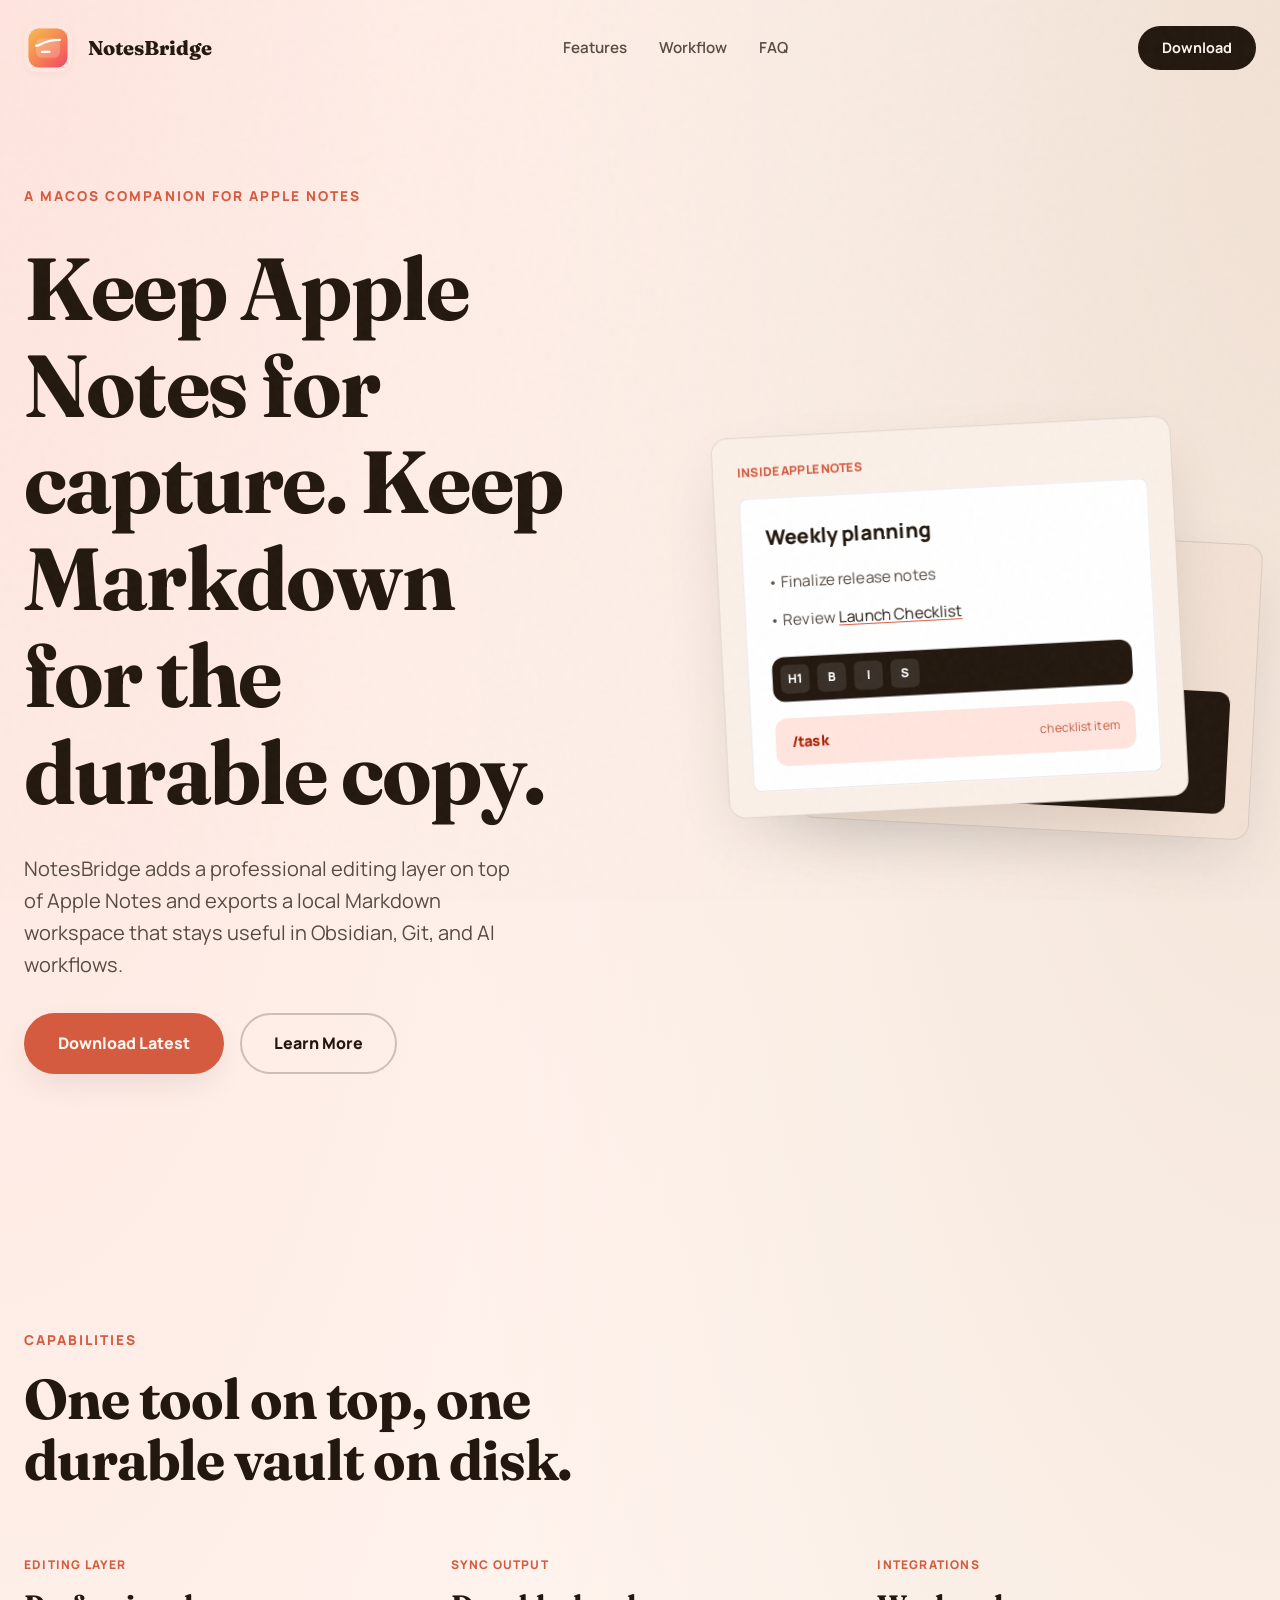
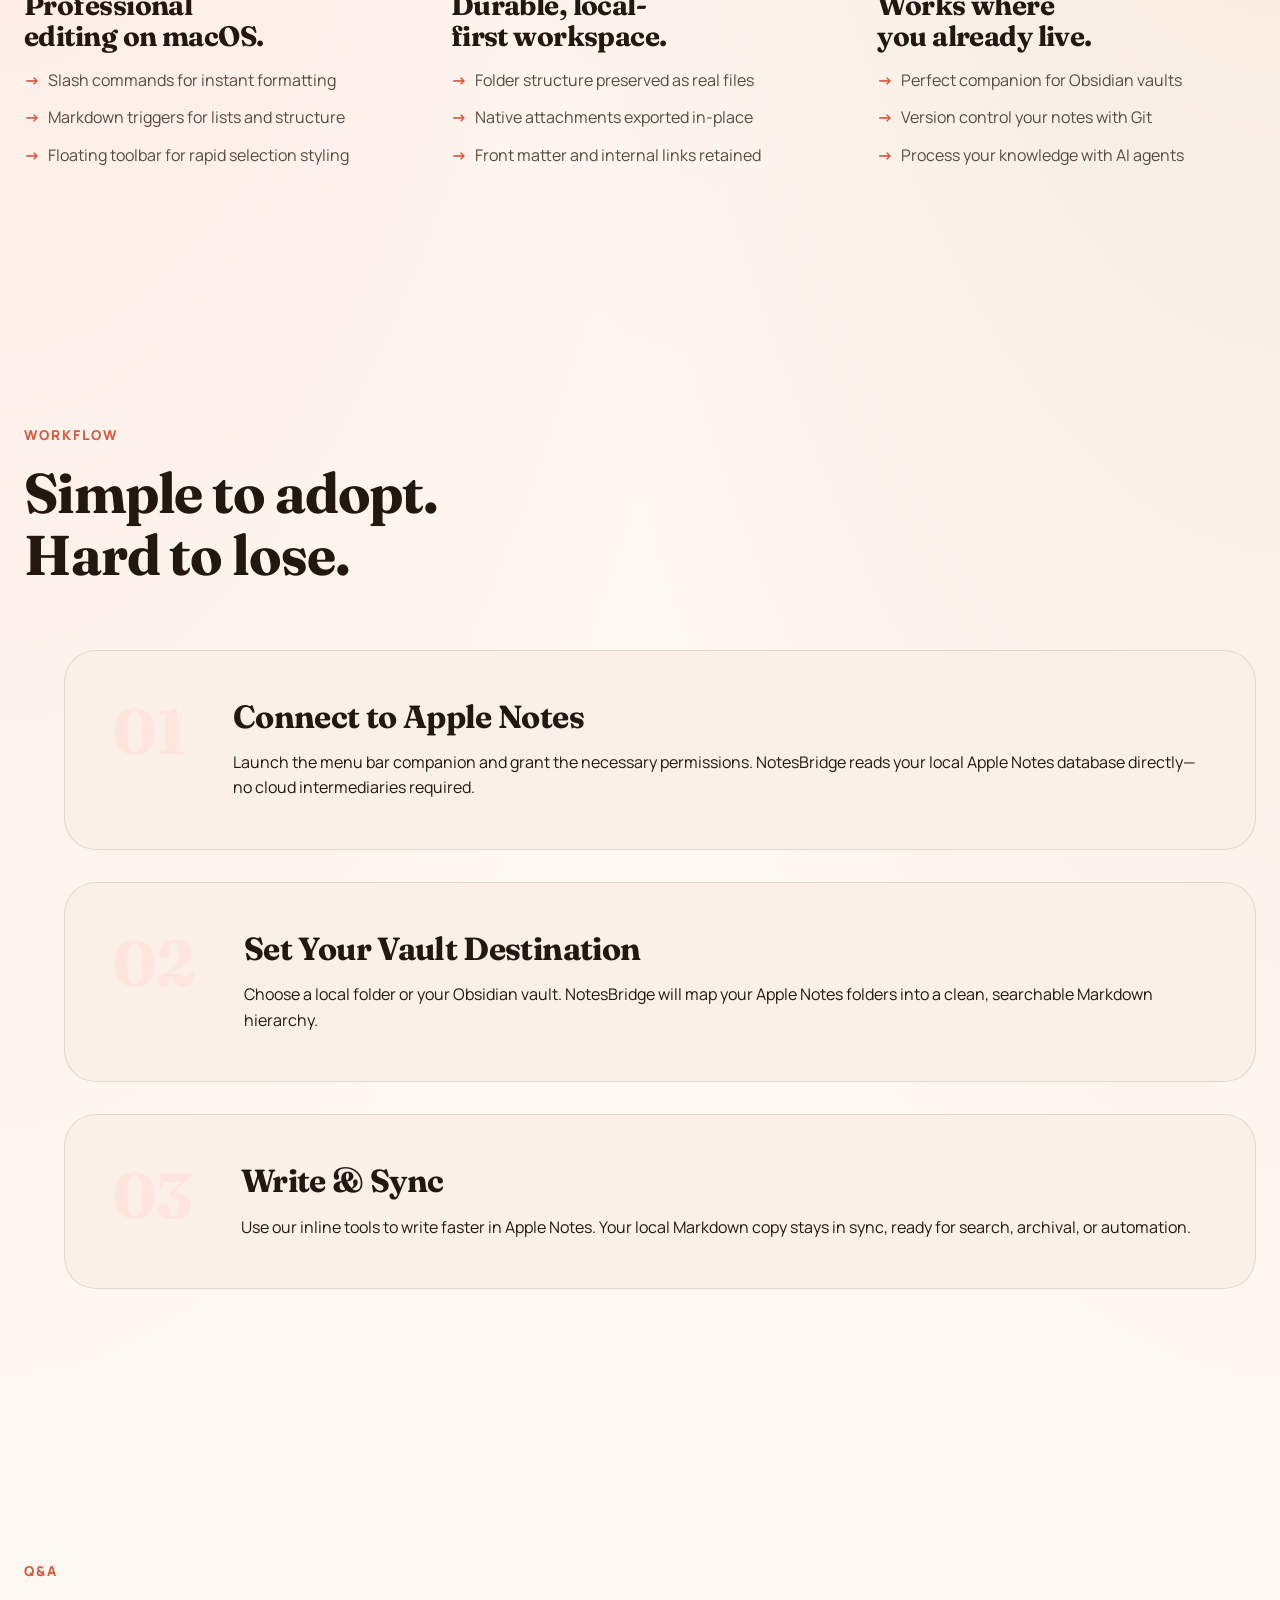
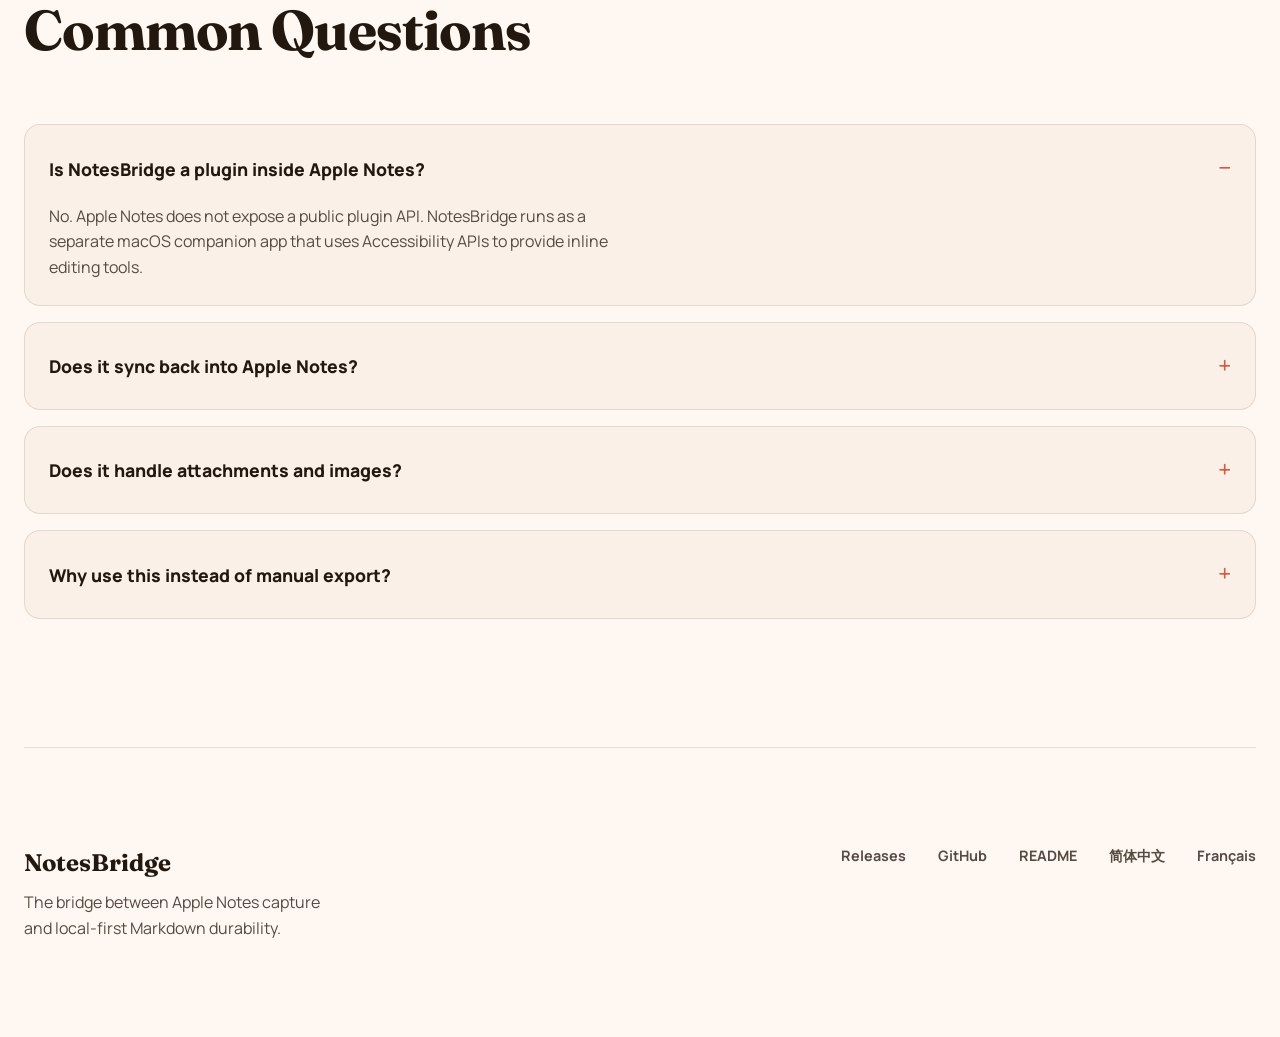
==== commit c0584916: "Refine GitHub Pages landing page with Gemini." ====
--- a/site/index.html
+++ b/site/index.html
@@ -8,7 +8,7 @@
       name="description"
       content="NotesBridge is a native macOS companion for Apple Notes. Add inline editing tools, export notes into local Markdown folders, and keep a durable workspace for search, versioning, and AI agents."
     >
-    <meta name="theme-color" content="#f4ecdf">
+    <meta name="theme-color" content="#fdfaf3">
     <meta property="og:title" content="NotesBridge">
     <meta
       property="og:description"
@@ -24,7 +24,7 @@
     <link rel="preconnect" href="https://fonts.googleapis.com">
     <link rel="preconnect" href="https://fonts.gstatic.com" crossorigin>
     <link
-      href="https://fonts.googleapis.com/css2?family=Fraunces:opsz,wght@9..144,600;9..144,700&amp;family=Manrope:wght@400;500;600;700;800&amp;display=swap"
+      href="https://fonts.googleapis.com/css2?family=Fraunces:opsz,wght@9..144,600;9..144,700;9..144,800&family=Manrope:wght@400;500;600;700;800&display=swap"
       rel="stylesheet"
     >
     <link rel="stylesheet" href="./styles.css">
@@ -33,14 +33,13 @@
     <div class="page-shell">
       <header class="topbar">
         <a class="brand" href="#top" aria-label="NotesBridge home">
-          <img src="./assets/notesbridge-app-icon.svg" alt="">
+          <img src="./assets/notesbridge-app-icon.svg" alt="NotesBridge Icon">
           <span>NotesBridge</span>
         </a>
         <nav class="topnav" aria-label="Primary">
-          <a href="#proof">Proof</a>
+          <a href="#proof">Features</a>
           <a href="#workflow">Workflow</a>
           <a href="#faq">FAQ</a>
-          <a href="https://github.com/peizh/NoteBridge/blob/main/README.md">README</a>
         </nav>
         <a class="topbar-action" href="https://github.com/peizh/NoteBridge/releases">
           Download
@@ -48,137 +47,94 @@
       </header>
 
       <main id="top">
-        <section class="hero section">
+        <section class="hero">
           <div class="hero-copy">
-            <p class="eyebrow">Open-source macOS companion for Apple Notes</p>
+            <p class="eyebrow">A macOS Companion for Apple Notes</p>
             <h1>Keep Apple Notes for capture. Keep Markdown for the durable copy.</h1>
             <p class="hero-intro">
-              NotesBridge is for people who already live in Apple Notes, but do not
-              want the long-term version of their notes locked there. It adds inline
-              editing tools on top of Apple Notes and exports a local Markdown
-              workspace that stays useful in Obsidian, Git, search tools, and AI
-              workflows.
+              NotesBridge adds a professional editing layer on top of Apple Notes and exports a local Markdown workspace that stays useful in Obsidian, Git, and AI workflows.
             </p>
             <div class="hero-actions">
               <a class="button button-primary" href="https://github.com/peizh/NoteBridge/releases">
-                Download latest build
+                Download Latest
               </a>
               <a class="button button-secondary" href="#proof">
-                See how it works
+                Learn More
               </a>
             </div>
-            <div class="hero-meta" aria-label="Product summary">
-              <div>
-                <strong>macOS only</strong>
-                <span>Native menu bar companion app</span>
-              </div>
-              <div>
-                <strong>Editing layer</strong>
-                <span>Slash commands, markdown triggers, floating toolbar</span>
-              </div>
-              <div>
-                <strong>Sync direction</strong>
-                <span>Apple Notes -&gt; local Markdown folders</span>
+          </div>
+
+          <div class="hero-proof">
+            <div class="proof-panel proof-input">
+              <span class="proof-label">Inside Apple Notes</span>
+              <div class="note-canvas">
+                <p class="note-title">Weekly planning</p>
+                <p class="note-line">• Finalize release notes</p>
+                <p class="note-line">• Review <span class="note-link">Launch Checklist</span></p>
+                <div class="floating-tools">
+                  <span>H1</span>
+                  <span>B</span>
+                  <span>I</span>
+                  <span>S</span>
+                </div>
+                <div class="slash-command">
+                  <span>/task</span>
+                  <small>checklist item</small>
+                </div>
               </div>
             </div>
-          </div>
-
-          <div class="hero-proof">
-            <div class="hero-proof-header">
-              <p class="proof-title">What it looks like in practice</p>
-              <p class="proof-subtitle">
-                One tool on top of Apple Notes, one durable workspace on disk.
-              </p>
-            </div>
-
-            <div class="hero-proof-stage">
-              <section class="proof-panel proof-input">
-                <p class="proof-label">Inside Apple Notes</p>
-                <div class="note-canvas">
-                  <p class="note-title">Weekly planning</p>
-                  <p class="note-line">Finalize release notes</p>
-                  <p class="note-line">Review shared launch checklist</p>
-                  <div class="floating-tools" aria-label="Formatting toolbar preview">
-                    <span>H1</span>
-                    <span>B</span>
-                    <span>I</span>
-                    <span>S</span>
-                  </div>
-                  <div class="slash-command">
-                    <span>/task</span>
-                    <small>Turn the current line into a checklist item</small>
-                  </div>
+            <div class="proof-panel proof-output">
+              <span class="proof-label">On disk (Markdown)</span>
+              <div class="file-stack">
+                <div class="file-tree">
+                  <span>Vault/</span>
+                  <span>&nbsp;&nbsp;Work/</span>
+                  <span>&nbsp;&nbsp;&nbsp;&nbsp;Weekly planning.md</span>
                 </div>
-              </section>
-
-              <section class="bridge-strip" aria-label="Bridge behavior">
-                <p class="proof-label">What NotesBridge adds</p>
-                <ul class="bridge-points">
-                  <li>Runs as a lightweight menu bar companion, not a replacement notes app</li>
-                  <li>Reads the Apple Notes database and attachment files on full sync</li>
-                  <li>Keeps folders, attachments, front matter, and internal links intact</li>
-                </ul>
-              </section>
-
-              <section class="proof-panel proof-output">
-                <p class="proof-label">On disk</p>
-                <div class="file-stack">
-                  <div class="file-tree">
-                    <span>Vault/</span>
-                    <span>Work/</span>
-                    <span>Weekly planning.md</span>
-                    <span>attachments/scan-01.jpg</span>
-                  </div>
-                  <pre><code>---
-title: Weekly planning
-tags: [launch, work]
----
-
-# Weekly planning
+                <pre><code># Weekly planning
 
 - Finalize release notes
 - Review [[Launch Checklist]]</code></pre>
-                </div>
-              </section>
+              </div>
             </div>
           </div>
         </section>
 
         <section class="section proof" id="proof">
           <div class="section-heading">
-            <p class="eyebrow">Proof, not pitch</p>
-            <h2>NotesBridge does two concrete jobs.</h2>
+            <p class="eyebrow">Capabilities</p>
+            <h2>One tool on top, one durable vault on disk.</h2>
           </div>
 
           <div class="proof-columns">
             <article class="proof-column">
-              <p class="column-kicker">Editing layer</p>
-              <h3>Make the macOS editing experience less bare.</h3>
+              <p class="column-kicker">Editing Layer</p>
+              <h3>Professional editing on macOS.</h3>
               <ul>
-                <li>Slash commands with inline exact-match execution</li>
-                <li>Markdown-style triggers for lists and structure</li>
-                <li>Floating formatting toolbar after text selection</li>
+                <li>Slash commands for instant formatting</li>
+                <li>Markdown triggers for lists and structure</li>
+                <li>Floating toolbar for rapid selection styling</li>
               </ul>
             </article>
 
             <article class="proof-column">
-              <p class="column-kicker">Sync output</p>
-              <h3>Export a workspace that still makes sense outside Apple Notes.</h3>
+              <p class="column-kicker">Sync Output</p>
+              <h3>Durable, local-first workspace.</h3>
               <ul>
-                <li>Folder structure preserved as local files and folders</li>
-                <li>Native attachments exported alongside the note content</li>
-                <li>Front matter and internal note links retained</li>
+                <li>Folder structure preserved as real files</li>
+                <li>Native attachments exported in-place</li>
+                <li>Front matter and internal links retained</li>
               </ul>
             </article>
 
             <article class="proof-column">
-              <p class="column-kicker">Who it is for</p>
-              <h3>People who capture in Apple Notes and organize somewhere more durable.</h3>
-              <p>
-                If Apple Notes is where notes arrive and local Markdown is where notes
-                become long-term material, NotesBridge is the bridge between those two
-                systems.
-              </p>
+              <p class="column-kicker">Integrations</p>
+              <h3>Works where you already live.</h3>
+              <ul>
+                <li>Perfect companion for Obsidian vaults</li>
+                <li>Version control your notes with Git</li>
+                <li>Process your knowledge with AI agents</li>
+              </ul>
             </article>
           </div>
         </section>
@@ -186,17 +142,16 @@
         <section class="section workflow" id="workflow">
           <div class="section-heading">
             <p class="eyebrow">Workflow</p>
-            <h2>Simple to adopt if you already use Apple Notes.</h2>
+            <h2>Simple to adopt. Hard to lose.</h2>
           </div>
 
           <ol class="workflow-rail">
             <li>
               <span class="step-index">01</span>
               <div>
-                <h3>Install the direct-download build and grant the requested macOS permissions.</h3>
+                <h3>Connect to Apple Notes</h3>
                 <p>
-                  NotesBridge runs quietly in the menu bar and asks for the
-                  permissions required for inline enhancements and full-note sync.
+                  Launch the menu bar companion and grant the necessary permissions. NotesBridge reads your local Apple Notes database directly—no cloud intermediaries required.
                 </p>
               </div>
             </li>
@@ -204,10 +159,9 @@
             <li>
               <span class="step-index">02</span>
               <div>
-                <h3>Choose the Apple Notes data folder on the first full sync.</h3>
+                <h3>Set Your Vault Destination</h3>
                 <p>
-                  That allows NotesBridge to read the Apple Notes database and
-                  attachment files directly from <code>group.com.apple.notes</code>.
+                  Choose a local folder or your Obsidian vault. NotesBridge will map your Apple Notes folders into a clean, searchable Markdown hierarchy.
                 </p>
               </div>
             </li>
@@ -215,78 +169,47 @@
             <li>
               <span class="step-index">03</span>
               <div>
-                <h3>Keep writing in Apple Notes while the exported workspace stays local.</h3>
+                <h3>Write & Sync</h3>
                 <p>
-                  The synced result is easier to inspect, search, version, and hand
-                  to AI agents or local-first note tools afterward.
+                  Use our inline tools to write faster in Apple Notes. Your local Markdown copy stays in sync, ready for search, archival, or automation.
                 </p>
               </div>
             </li>
           </ol>
-        </section>
-
-        <section class="section constraints">
-          <div class="section-heading">
-            <p class="eyebrow">Current constraints</p>
-            <h2>Conservative where Apple Notes stays closed.</h2>
-          </div>
-
-          <div class="constraint-band">
-            <ul class="constraint-list">
-              <li>Apple Notes exposes no public plugin API, so NotesBridge is a companion app rather than an in-app extension.</li>
-              <li>Inline enhancements depend on Accessibility and event synthesis.</li>
-              <li>The current sync direction is Apple Notes -&gt; local folders, with no reverse sync.</li>
-              <li>Slash commands currently focus on exact command plus space and mouse-driven suggestion selection.</li>
-            </ul>
-          </div>
         </section>
 
         <section class="section faq" id="faq">
           <div class="section-heading">
             <p class="eyebrow">Q&amp;A</p>
-            <h2>The practical questions people ask first.</h2>
+            <h2>Common Questions</h2>
           </div>
 
           <div class="faq-list">
             <details open>
               <summary>Is NotesBridge a plugin inside Apple Notes?</summary>
               <p>
-                No. Apple Notes does not expose a public plugin or extension API, so
-                NotesBridge runs as a separate macOS companion app.
+                No. Apple Notes does not expose a public plugin API. NotesBridge runs as a separate macOS companion app that uses Accessibility APIs to provide inline editing tools.
               </p>
             </details>
 
             <details>
               <summary>Does it sync back into Apple Notes?</summary>
               <p>
-                Not today. The current design is intentionally one-way:
-                Apple Notes -&gt; local Markdown folders.
+                Currently, sync is one-way: Apple Notes to Markdown. This keeps your local vault as the "trusted archive" while allowing you to use Apple Notes as your primary capture tool.
               </p>
             </details>
 
             <details>
-              <summary>Why not just export from Apple Notes manually?</summary>
-              <p>
-                The native export path is weak for ongoing workflows. NotesBridge is
-                built around repeated sync, folder preservation, attachment export,
-                and keeping the output useful for local-first tooling.
+              <summary>Does it handle attachments and images?</summary>
+              <p>
+                Yes. NotesBridge exports native Apple Notes attachments, scans, and images into an <code>attachments</code> folder alongside your Markdown files, preserving their context.
               </p>
             </details>
 
             <details>
-              <summary>Does it work with shared notes?</summary>
-              <p>
-                Yes. Shared Apple Notes are part of the intended workflow. The goal is
-                to turn that shared input into a Markdown workspace that stays local
-                and easier to process afterward.
-              </p>
-            </details>
-
-            <details>
-              <summary>What survives the sync?</summary>
-              <p>
-                The current export keeps folder structure, native attachments, front
-                matter metadata, and internal links. That is the core product shape.
+              <summary>Why use this instead of manual export?</summary>
+              <p>
+                Manual export is tedious and loses structure. NotesBridge automates the process, preserves folder hierarchies, handles internal links, and keeps your Markdown vault up-to-date as you write.
               </p>
             </details>
           </div>
@@ -297,17 +220,16 @@
         <div class="footer-copy">
           <strong>NotesBridge</strong>
           <p>
-            Native macOS companion for Apple Notes, local Markdown, and AI-friendly
-            note workflows.
+            The bridge between Apple Notes capture and local-first Markdown durability.
           </p>
         </div>
-        <div class="footer-links">
+        <nav class="footer-links">
           <a href="https://github.com/peizh/NoteBridge/releases">Releases</a>
           <a href="https://github.com/peizh/NoteBridge">GitHub</a>
           <a href="https://github.com/peizh/NoteBridge/blob/main/README.md">README</a>
           <a href="https://github.com/peizh/NoteBridge/blob/main/README.zh-CN.md">简体中文</a>
           <a href="https://github.com/peizh/NoteBridge/blob/main/README.fr.md">Français</a>
-        </div>
+        </nav>
       </footer>
     </div>
   </body>
--- a/site/styles.css
+++ b/site/styles.css
@@ -1,680 +1,608 @@
 :root {
-  color-scheme: light;
-  --bg: oklch(95.8% 0.018 82);
-  --bg-deep: oklch(92.5% 0.026 82);
-  --paper: oklch(98.5% 0.008 84 / 0.9);
-  --paper-strong: oklch(99.1% 0.005 84 / 0.96);
-  --ink: oklch(26% 0.028 260);
-  --ink-soft: oklch(43% 0.022 255);
-  --line: oklch(74% 0.02 82 / 0.65);
-  --accent: oklch(70% 0.18 68);
-  --accent-deep: oklch(59% 0.2 34);
-  --accent-soft: oklch(92% 0.04 67);
-  --shadow-soft: 0 20px 42px oklch(28% 0.02 260 / 0.08);
-  --shadow-panel: 0 26px 70px oklch(28% 0.03 260 / 0.12);
-  --radius: 26px;
-  --radius-sm: 18px;
-}
-
-*,
-*::before,
-*::after {
+  color-scheme: light dark;
+
+  /* Refined Stationery Palette (Warm Cream & Deep Ink) */
+  --paper: light-dark(oklch(98% 0.012 60), oklch(18% 0.015 60));
+  --paper-subtle: light-dark(oklch(96% 0.015 60), oklch(22% 0.018 60));
+  --paper-deep: light-dark(oklch(92% 0.025 60), oklch(14% 0.02 60));
+
+  --ink: light-dark(oklch(22% 0.024 60), oklch(92% 0.015 60));
+  --ink-soft: light-dark(oklch(42% 0.02 60), oklch(78% 0.012 60));
+
+  --accent: light-dark(oklch(62% 0.16 34), oklch(72% 0.14 34));
+  --accent-soft: light-dark(oklch(94% 0.03 34), oklch(28% 0.08 34));
+  --accent-deep: light-dark(oklch(48% 0.18 34), oklch(82% 0.12 34));
+
+  --line: light-dark(oklch(0% 0 0 / 0.1), oklch(100% 0 0 / 0.1));
+  --line-strong: light-dark(oklch(0% 0 0 / 0.2), oklch(100% 0 0 / 0.2));
+
+  --shadow-sm: 0 2px 8px light-dark(oklch(0% 0 0 / 0.04), oklch(0% 0 0 / 0.2));
+  --shadow-md: 0 12px 32px -4px light-dark(oklch(0% 0 0 / 0.08), oklch(0% 0 0 / 0.4));
+  --shadow-lg: 0 24px 64px -12px light-dark(oklch(0% 0 0 / 0.12), oklch(0% 0 0 / 0.6));
+
+  --radius: 32px;
+  --radius-sm: 16px;
+
+  --font-display: 'Fraunces', serif;
+  --font-body: 'Manrope', sans-serif;
+}
+
+*, *::before, *::after {
   box-sizing: border-box;
 }
 
 html {
   scroll-behavior: smooth;
+  font-size: 16px;
 }
 
 body {
   margin: 0;
-  min-width: 320px;
+  min-height: 100vh;
   color: var(--ink);
-  font-family: 'Manrope', sans-serif;
-  background:
-    radial-gradient(circle at top left, oklch(91% 0.05 70 / 0.62), transparent 28%),
-    radial-gradient(circle at 100% 10%, oklch(92% 0.02 320 / 0.45), transparent 24%),
-    linear-gradient(180deg, var(--bg) 0%, oklch(97.2% 0.009 84) 38%, var(--bg-deep) 100%);
-}
-
-body::before {
+  background-color: var(--paper);
+  font-family: var(--font-body);
+  line-height: 1.6;
+  -webkit-font-smoothing: antialiased;
+  background-image:
+    radial-gradient(at 0% 0%, var(--accent-soft) 0px, transparent 50%),
+    radial-gradient(at 100% 0%, var(--paper-deep) 0px, transparent 50%);
+}
+
+/* Subtle Paper Texture */
+body::after {
   content: '';
   position: fixed;
   inset: 0;
+  opacity: 0.03;
   pointer-events: none;
-  background-image:
-    linear-gradient(to right, transparent 0, transparent calc(100% - 1px), oklch(74% 0.02 82 / 0.14) calc(100% - 1px)),
-    linear-gradient(to bottom, transparent 0, transparent calc(100% - 1px), oklch(74% 0.02 82 / 0.14) calc(100% - 1px));
-  background-size: 120px 120px;
-  mask-image: linear-gradient(180deg, oklch(0% 0 0 / 0.78), transparent 86%);
-}
-
-img {
-  display: block;
-  max-width: 100%;
+  background-image: url("data:image/svg+xml,%3Csvg viewBox='0 0 200 200' xmlns='http://www.w3.org/2000/svg'%3E%3Cfilter id='noiseFilter'%3E%3CfeTurbulence type='fractalNoise' baseFrequency='0.65' numOctaves='3' stitchTiles='stitch'/%3E%3C/filter%3E%3Crect width='100%25' height='100%25' filter='url(%23noiseFilter)'/%3E%3C/svg%3E");
+  z-index: 100;
+}
+
+h1, h2, h3, h4 {
+  font-family: var(--font-display);
+  font-weight: 700;
+  line-height: 1.1;
+  letter-spacing: -0.02em;
+  margin: 0;
+  text-wrap: balance;
+}
+
+p {
+  margin: 0;
 }
 
 a {
   color: inherit;
-}
-
-code,
-pre {
-  font-family: 'SFMono-Regular', 'SF Mono', Consolas, 'Liberation Mono', Menlo, monospace;
+  text-decoration-thickness: 1.5px;
+  text-underline-offset: 4px;
+  transition: color 0.2s ease;
+}
+
+img {
+  max-width: 100%;
+  height: auto;
+  display: block;
 }
 
 .page-shell {
-  position: relative;
-  z-index: 1;
-  width: min(1180px, calc(100% - 32px));
+  width: min(1280px, 100% - 48px);
   margin: 0 auto;
-  padding-bottom: 72px;
-}
-
+}
+
+/* --- Header & Navigation --- */
 .topbar {
-  position: sticky;
-  top: 0;
-  z-index: 10;
-  display: grid;
-  grid-template-columns: auto 1fr auto;
+  display: flex;
+  justify-content: space-between;
   align-items: center;
-  gap: 18px;
-  margin-top: 18px;
-  padding: 14px 18px;
-  border: 1px solid var(--line);
-  border-radius: 20px;
-  background: color-mix(in oklab, var(--paper) 94%, white 6%);
-  box-shadow: 0 12px 28px oklch(28% 0.02 260 / 0.05);
+  padding: 24px 0;
+  margin-bottom: clamp(48px, 10vh, 96px);
 }
 
 .brand {
-  display: inline-flex;
+  display: flex;
   align-items: center;
-  gap: 12px;
-  font-size: 1rem;
-  font-weight: 800;
-  letter-spacing: -0.02em;
+  gap: 16px;
   text-decoration: none;
+  font-family: var(--font-display);
+  font-size: 1.25rem;
+  font-weight: 800;
 }
 
 .brand img {
-  width: 42px;
-  height: 42px;
-  border-radius: 12px;
+  width: 48px;
+  height: 48px;
+  border-radius: 14px;
+  box-shadow: var(--shadow-sm);
 }
 
 .topnav {
   display: flex;
-  justify-content: center;
-  flex-wrap: wrap;
-  gap: 18px;
-}
-
-.topnav a,
-.footer-links a {
-  color: var(--ink-soft);
+  gap: 32px;
+}
+
+.topnav a {
   font-size: 0.95rem;
+  font-weight: 600;
+  color: var(--ink-soft);
+  text-decoration: none;
+}
+
+.topnav a:hover {
+  color: var(--ink);
+}
+
+.topbar-action {
+  background: var(--ink);
+  color: var(--paper);
+  padding: 10px 24px;
+  border-radius: 999px;
   font-weight: 700;
+  font-size: 0.9rem;
   text-decoration: none;
-}
-
-.topbar-action,
-.button {
-  display: inline-flex;
-  align-items: center;
-  justify-content: center;
-  min-height: 48px;
-  padding: 0 20px;
-  border-radius: 999px;
-  font-weight: 800;
-  text-decoration: none;
-  transition: transform 160ms ease, background-color 160ms ease, box-shadow 160ms ease;
-}
-
-.topbar-action {
-  border: 1px solid var(--line);
-  background: color-mix(in oklab, var(--paper-strong) 88%, white 12%);
-}
-
-.topnav a:hover,
-.topnav a:focus-visible,
-.footer-links a:hover,
-.footer-links a:focus-visible,
-.topbar-action:hover,
-.topbar-action:focus-visible,
-.button:hover,
-.button:focus-visible {
-  color: var(--ink);
-  transform: translateY(-1px);
-}
-
-.topbar a:focus-visible,
-.button:focus-visible,
-.faq-list summary:focus-visible {
-  outline: 2px solid var(--accent-deep);
-  outline-offset: 3px;
-}
-
-.section {
-  margin-top: clamp(72px, 10vw, 120px);
-}
-
-.eyebrow,
-.column-kicker,
-.proof-label {
-  margin: 0;
-  color: var(--accent-deep);
-  font-size: 0.8rem;
-  font-weight: 800;
-  letter-spacing: 0.15em;
-  text-transform: uppercase;
-}
-
+  transition: transform 0.2s ease, box-shadow 0.2s ease;
+}
+
+.topbar-action:hover {
+  transform: translateY(-2px);
+  box-shadow: var(--shadow-md);
+}
+
+/* --- Hero Section --- */
 .hero {
   display: grid;
-  grid-template-columns: minmax(0, 0.98fr) minmax(320px, 1.02fr);
-  gap: clamp(30px, 4vw, 54px);
-  align-items: start;
-  padding-top: clamp(28px, 7vw, 76px);
-}
-
-.hero h1,
-.section-heading h2,
-.proof-column h3,
-.workflow-rail h3 {
-  font-family: 'Fraunces', serif;
-  font-feature-settings: 'liga' 1, 'dlig' 1;
-  letter-spacing: -0.045em;
+  grid-template-columns: 1.2fr 1fr;
+  gap: 64px;
+  align-items: center;
+  margin-bottom: 128px;
+}
+
+.hero-copy {
+  display: flex;
+  flex-direction: column;
+  gap: 32px;
+}
+
+.eyebrow {
+  font-size: 0.85rem;
+  font-weight: 800;
+  text-transform: uppercase;
+  letter-spacing: 0.15em;
+  color: var(--accent);
 }
 
 .hero h1 {
-  margin: 0;
-  font-size: clamp(3.4rem, 8vw, 6.4rem);
-  line-height: 0.93;
-  text-wrap: balance;
-}
-
-.hero-intro,
-.proof-column p,
-.proof-column li,
-.workflow-rail p,
-.constraint-list li,
-.faq-list p,
-.footer-copy p {
-  color: var(--ink-soft);
-  font-size: 1.03rem;
-  line-height: 1.76;
+  font-size: clamp(3rem, 8vw, 5.5rem);
+  font-variation-settings: "opsz" 72;
 }
 
 .hero-intro {
-  width: min(60ch, 100%);
-  margin: 24px 0 0;
-  font-size: 1.12rem;
+  font-size: 1.25rem;
+  color: var(--ink-soft);
+  max-width: 42ch;
 }
 
 .hero-actions {
   display: flex;
-  flex-wrap: wrap;
-  gap: 14px;
-  margin-top: 30px;
+  gap: 16px;
 }
 
 .button {
-  min-height: 52px;
-  padding: 0 22px;
-  border: 1px solid transparent;
+  padding: 16px 32px;
+  border-radius: 999px;
+  font-weight: 800;
+  text-decoration: none;
+  font-size: 1rem;
+  transition: all 0.2s ease;
+  border: 2px solid transparent;
 }
 
 .button-primary {
-  color: oklch(99% 0.006 84);
-  background: linear-gradient(135deg, var(--accent) 0%, var(--accent-deep) 100%);
-  box-shadow: 0 18px 34px oklch(59% 0.2 34 / 0.22);
+  background: var(--accent);
+  color: var(--paper);
+  box-shadow: var(--shadow-md);
+}
+
+.button-primary:hover {
+  background: var(--accent-deep);
+  transform: translateY(-2px);
+  box-shadow: var(--shadow-lg);
 }
 
 .button-secondary {
-  border-color: var(--line);
-  background: color-mix(in oklab, var(--paper-strong) 90%, white 10%);
-}
-
-.hero-meta {
-  display: grid;
-  grid-template-columns: repeat(3, minmax(0, 1fr));
-  gap: 18px;
-  margin-top: 34px;
-  padding-top: 18px;
-  border-top: 1px solid var(--line);
-}
-
-.hero-meta strong,
-.proof-title {
-  display: block;
-  font-size: 0.96rem;
-  font-weight: 800;
-}
-
-.hero-meta span,
-.proof-subtitle {
-  display: block;
-  margin-top: 8px;
-  color: var(--ink-soft);
-  font-size: 0.95rem;
-  line-height: 1.55;
-}
-
+  border-color: var(--line-strong);
+  color: var(--ink);
+}
+
+.button-secondary:hover {
+  background: var(--paper-subtle);
+  transform: translateY(-2px);
+}
+
+/* --- Hero Proof (The Stacked Look) --- */
 .hero-proof {
   position: relative;
-  padding: 22px;
+  aspect-ratio: 4 / 3;
+  width: 100%;
+  max-width: 600px;
+  perspective: 1000px;
+}
+
+.proof-panel {
+  position: absolute;
+  padding: 24px;
+  border-radius: var(--radius-sm);
+  background: var(--paper-subtle);
   border: 1px solid var(--line);
-  border-radius: var(--radius);
-  background:
-    radial-gradient(circle at right top, oklch(91% 0.055 68 / 0.8), transparent 36%),
-    linear-gradient(180deg, var(--paper-strong) 0%, var(--paper) 100%);
-  box-shadow: var(--shadow-panel);
-}
-
-.hero-proof::after {
-  content: '';
-  position: absolute;
-  inset: 0;
-  border-radius: inherit;
-  background: linear-gradient(135deg, oklch(100% 0 0 / 0.26), transparent 38%);
-  pointer-events: none;
-}
-
-.hero-proof-header {
-  position: relative;
+  box-shadow: var(--shadow-lg);
+  width: 85%;
+  transition: 
+    transform 0.5s cubic-bezier(0.34, 1.56, 0.64, 1),
+    z-index 0s 0.1s,
+    filter 0.4s ease,
+    opacity 0.4s ease,
+    box-shadow 0.4s ease;
+  cursor: pointer;
+}
+
+.proof-input {
+  top: 0;
+  left: 0;
+  z-index: 2;
+  transform: rotate(-3deg) translateZ(20px);
+}
+
+.proof-output {
+  bottom: 0;
+  right: 0;
   z-index: 1;
+  transform: rotate(3deg) translateZ(0);
+  background: var(--paper-deep);
+}
+
+/* Individual Hover State */
+.proof-panel:hover {
+  z-index: 10;
+  transform: scale(1.05) rotate(0deg) translateZ(50px) !important;
+  box-shadow: var(--shadow-lg), 0 0 0 2px var(--accent);
+  transition: 
+    transform 0.5s cubic-bezier(0.34, 1.56, 0.64, 1),
+    z-index 0s,
+    filter 0.4s ease,
+    opacity 0.4s ease,
+    box-shadow 0.4s ease;
+}
+
+/* Interaction: Other card recedes */
+.hero-proof:has(.proof-output:hover) .proof-input {
+  transform: rotate(-10deg) translate(-30px, -10px) scale(0.9);
+  opacity: 0.6;
+  filter: blur(2px);
+  z-index: 1;
+}
+
+.hero-proof:has(.proof-input:hover) .proof-output {
+  transform: rotate(10deg) translate(30px, 10px) scale(0.9);
+  opacity: 0.6;
+  filter: blur(2px);
+  z-index: 1;
+}
+
+.proof-label {
+  font-size: 0.75rem;
+  font-weight: 800;
+  color: var(--accent);
+  text-transform: uppercase;
+  margin-bottom: 16px;
+  display: block;
+}
+
+/* Simulated Note UI */
+.note-canvas {
+  background: white;
+  padding: 24px;
+  border-radius: 8px;
+  box-shadow: inset 0 0 0 1px var(--line);
+}
+
+.note-title {
+  font-family: var(--font-body);
+  font-size: 1.25rem;
+  font-weight: 800;
+  margin-bottom: 16px;
+}
+
+.note-line {
+  font-size: 0.95rem;
+  color: var(--ink-soft);
+  margin-top: 12px;
+}
+
+.note-link {
+  text-decoration: underline;
+  text-decoration-color: var(--accent);
+  text-underline-offset: 2px;
+  color: var(--ink);
+}
+
+.floating-tools {
+  display: flex;
+  gap: 8px;
+  background: var(--ink);
+  padding: 8px;
+  border-radius: 12px;
+  margin-top: 24px;
+}
+
+.floating-tools span {
+  width: 28px;
+  height: 28px;
+  background: oklch(100% 0 0 / 0.1);
+  border-radius: 6px;
+  color: white;
+  display: grid;
+  place-items: center;
+  font-size: 0.75rem;
+  font-weight: 800;
+}
+
+.slash-command {
+  margin-top: 16px;
+  background: var(--accent-soft);
+  padding: 12px 16px;
+  border-radius: 12px;
   display: flex;
   justify-content: space-between;
-  gap: 24px;
-  align-items: end;
-  padding-bottom: 18px;
-  border-bottom: 1px solid var(--line);
-}
-
-.proof-title {
+  align-items: center;
+  font-size: 0.9rem;
+}
+
+.slash-command span { font-weight: 800; color: var(--accent-deep); }
+.slash-command small { color: var(--accent-deep); opacity: 0.7; }
+
+/* File Stack UI */
+.file-stack pre {
   margin: 0;
-}
-
-.proof-subtitle {
-  margin: 0;
-  max-width: 28ch;
-  text-align: right;
-}
-
-.hero-proof-stage {
-  position: relative;
-  z-index: 1;
+  background: var(--ink);
+  color: var(--paper);
+  padding: 20px;
+  border-radius: 12px;
+  font-family: ui-monospace, SFMono-Regular, Menlo, Monaco, Consolas, monospace;
+  font-size: 0.85rem;
+  line-height: 1.5;
+  overflow: hidden;
+}
+
+.file-tree {
+  margin-bottom: 16px;
+  display: flex;
+  flex-direction: column;
+  gap: 4px;
+}
+
+.file-tree span {
+  font-size: 0.85rem;
+  font-weight: 700;
+  color: var(--ink-soft);
+}
+
+/* --- Features Section --- */
+.section {
+  padding: 128px 0;
+}
+
+.section-heading {
+  margin-bottom: 64px;
+  max-width: 640px;
+}
+
+.section-heading h2 {
+  font-size: clamp(2.5rem, 5vw, 3.5rem);
+  margin-top: 16px;
+}
+
+.proof-columns {
   display: grid;
-  gap: 18px;
-  margin-top: 18px;
-}
-
-.proof-panel {
-  padding: 18px;
-  border: 1px solid color-mix(in oklab, var(--line) 74%, white 26%);
-  border-radius: var(--radius-sm);
-  background: color-mix(in oklab, var(--paper-strong) 88%, white 12%);
-}
-
-.note-canvas {
-  margin-top: 14px;
-  padding: 18px;
-  border-radius: 16px;
-  background: linear-gradient(180deg, oklch(98% 0.009 84) 0%, oklch(95.8% 0.012 84) 100%);
-  border: 1px solid color-mix(in oklab, var(--line) 72%, white 28%);
-}
-
-.note-title {
-  margin: 0;
-  font-size: 1rem;
-  font-weight: 800;
-}
-
-.note-line {
-  margin: 12px 0 0;
-  color: var(--ink-soft);
-}
-
-.floating-tools {
-  display: inline-flex;
-  gap: 8px;
-  margin-top: 16px;
-  padding: 8px;
-  border-radius: 14px;
-  background: oklch(24% 0.028 260);
-  box-shadow: 0 16px 34px oklch(24% 0.028 260 / 0.2);
-}
-
-.floating-tools span {
-  display: inline-grid;
-  place-items: center;
-  min-width: 34px;
-  height: 34px;
-  padding: 0 10px;
-  border-radius: 10px;
-  background: oklch(99% 0.005 84 / 0.12);
-  color: oklch(97% 0.01 84);
-  font-weight: 800;
-}
-
-.slash-command {
-  display: flex;
-  justify-content: space-between;
+  grid-template-columns: repeat(3, 1fr);
+  gap: 48px;
+}
+
+.proof-column {
+  display: flex;
+  flex-direction: column;
   gap: 16px;
-  margin-top: 16px;
-  padding: 14px 16px;
-  border-radius: 16px;
-  background: color-mix(in oklab, var(--accent-soft) 54%, white 46%);
-  border: 1px solid color-mix(in oklab, var(--accent) 20%, var(--line) 80%);
-}
-
-.slash-command span {
-  font-weight: 800;
-}
-
-.slash-command small {
-  color: var(--ink-soft);
-  line-height: 1.5;
-}
-
-.bridge-strip {
-  padding: 2px 4px;
-}
-
-.bridge-points {
-  display: grid;
-  gap: 14px;
-  padding: 16px 0 0;
+}
+
+.column-kicker {
+  font-size: 0.75rem;
+  font-weight: 800;
+  color: var(--accent);
+  text-transform: uppercase;
+  letter-spacing: 0.1em;
+}
+
+.proof-column h3 {
+  font-size: 1.75rem;
+}
+
+.proof-column ul {
+  padding: 0;
   margin: 0;
   list-style: none;
-}
-
-.bridge-points li {
-  padding-top: 14px;
-  border-top: 1px solid var(--line);
-  color: var(--ink-soft);
-  line-height: 1.65;
-}
-
-.bridge-points li:first-child {
-  padding-top: 0;
-  border-top: none;
-}
-
-.file-stack {
+  display: flex;
+  flex-direction: column;
+  gap: 12px;
+}
+
+.proof-column li {
+  position: relative;
+  padding-left: 24px;
+  color: var(--ink-soft);
+}
+
+.proof-column li::before {
+  content: "→";
+  position: absolute;
+  left: 0;
+  color: var(--accent);
+  font-weight: 800;
+}
+
+/* --- Workflow Section --- */
+.workflow-rail {
+  counter-reset: steps;
   display: grid;
-  grid-template-columns: minmax(180px, 0.62fr) minmax(0, 1fr);
-  gap: 16px;
-  margin-top: 14px;
-}
-
-.file-tree {
-  display: grid;
-  gap: 10px;
-  align-content: start;
-  padding: 16px;
-  border-radius: 16px;
-  background: linear-gradient(180deg, oklch(96.6% 0.012 84) 0%, oklch(94.6% 0.014 84) 100%);
-  border: 1px solid color-mix(in oklab, var(--line) 72%, white 28%);
-  font-size: 0.92rem;
-  font-weight: 700;
-}
-
-.file-tree span:nth-child(2),
-.file-tree span:nth-child(3),
-.file-tree span:nth-child(4) {
-  padding-left: 14px;
-}
-
-.file-stack pre {
-  margin: 0;
-  overflow: auto;
-  padding: 18px;
-  border-radius: 16px;
-  background: oklch(22% 0.024 260);
-  color: oklch(96% 0.01 84);
-  font-size: 0.9rem;
-  line-height: 1.65;
-}
-
-.section-heading {
-  display: grid;
-  gap: 8px;
-}
-
-.section-heading h2 {
-  margin: 0;
-  max-width: 14ch;
-  font-size: clamp(2.3rem, 5vw, 4rem);
-  line-height: 0.99;
-  text-wrap: balance;
-}
-
-.proof-columns {
-  display: grid;
-  grid-template-columns: repeat(3, minmax(0, 1fr));
-  gap: 22px;
-  margin-top: 30px;
-  padding-top: 18px;
-  border-top: 1px solid var(--line);
-}
-
-.proof-column {
-  padding-right: 10px;
-}
-
-.proof-column h3,
-.workflow-rail h3 {
-  margin: 10px 0 0;
-  font-size: clamp(1.55rem, 2.4vw, 2.2rem);
-  line-height: 1.08;
-}
-
-.proof-column ul,
-.constraint-list {
-  padding-left: 20px;
-}
-
-.proof-column li,
-.constraint-list li {
-  margin-top: 14px;
-}
-
-.workflow-rail {
-  display: grid;
-  gap: 0;
-  padding: 0;
-  margin: 30px 0 0;
-  list-style: none;
-  border-top: 1px solid var(--line);
+  gap: 32px;
 }
 
 .workflow-rail li {
   display: grid;
-  grid-template-columns: 84px minmax(0, 1fr);
-  gap: 20px;
-  padding: 24px 0;
-  border-bottom: 1px solid var(--line);
+  grid-template-columns: auto 1fr;
+  gap: 48px;
+  align-items: start;
+  padding: 48px;
+  background: var(--paper-subtle);
+  border-radius: var(--radius);
+  border: 1px solid var(--line);
+  transition: transform 0.3s ease;
+}
+
+.workflow-rail li:hover {
+  transform: scale(1.01);
+  background: var(--paper-deep);
 }
 
 .step-index {
-  display: inline-flex;
-  align-items: start;
-  color: var(--accent-deep);
-  font-size: 0.96rem;
-  font-weight: 800;
-  letter-spacing: 0.08em;
-}
-
-.workflow-rail p {
-  margin: 12px 0 0;
-}
-
-.constraint-band {
-  margin-top: 30px;
-  padding: 22px 24px;
+  font-family: var(--font-display);
+  font-size: 4rem;
+  font-weight: 700;
+  line-height: 1;
+  color: var(--accent-soft);
+}
+
+.workflow-rail h3 {
+  font-size: 2rem;
+  margin-bottom: 16px;
+}
+
+/* --- FAQ Section --- */
+.faq-list {
+  display: flex;
+  flex-direction: column;
+  gap: 16px;
+}
+
+.faq-list details {
+  background: var(--paper-subtle);
   border: 1px solid var(--line);
-  border-radius: var(--radius);
-  background: linear-gradient(180deg, color-mix(in oklab, var(--accent-soft) 36%, white 64%) 0%, var(--paper) 100%);
-}
-
-.constraint-list {
-  display: grid;
-  gap: 12px;
-  margin: 0;
-}
-
-.constraint-list li::marker {
-  color: var(--accent-deep);
-}
-
-.faq-list {
-  margin-top: 30px;
+  border-radius: var(--radius-sm);
+  padding: 24px;
+}
+
+.faq-list summary {
+  list-style: none;
+  font-weight: 800;
+  font-size: 1.1rem;
+  cursor: pointer;
+  display: flex;
+  justify-content: space-between;
+  align-items: center;
+}
+
+.faq-list summary::after {
+  content: "+";
+  font-family: var(--font-display);
+  font-size: 1.5rem;
+  color: var(--accent);
+}
+
+.faq-list details[open] summary::after {
+  content: "−";
+}
+
+.faq-list p {
+  margin-top: 16px;
+  color: var(--ink-soft);
+  max-width: 60ch;
+}
+
+/* --- Footer --- */
+.site-footer {
+  padding: 96px 0;
   border-top: 1px solid var(--line);
-}
-
-.faq-list details {
-  padding: 20px 0;
-  border-bottom: 1px solid var(--line);
-}
-
-.faq-list summary {
-  cursor: pointer;
-  list-style: none;
-  font-size: 1.02rem;
-  font-weight: 800;
-  line-height: 1.5;
-}
-
-.faq-list summary::-webkit-details-marker {
-  display: none;
-}
-
-.faq-list summary::after {
-  content: '+';
-  float: right;
-  color: var(--accent-deep);
-  font-size: 1.25rem;
+  display: flex;
+  justify-content: space-between;
+  align-items: flex-start;
+}
+
+.footer-copy strong {
+  font-family: var(--font-display);
+  font-size: 1.5rem;
+  display: block;
+  margin-bottom: 8px;
+}
+
+.footer-copy p {
+  color: var(--ink-soft);
+  max-width: 32ch;
+}
+
+.footer-links {
+  display: flex;
+  gap: 32px;
+}
+
+.footer-links a {
+  font-size: 0.9rem;
   font-weight: 700;
-}
-
-.faq-list details[open] summary::after {
-  content: '-';
-}
-
-.faq-list p {
-  margin: 14px 0 0;
-  max-width: 72ch;
-}
-
-.site-footer {
-  display: grid;
-  grid-template-columns: minmax(0, 1fr) auto;
-  gap: 24px;
-  align-items: start;
-  margin-top: 96px;
-  padding-top: 28px;
-  border-top: 1px solid var(--line);
-}
-
-.footer-copy strong {
-  font-size: 1.1rem;
-}
-
-.footer-copy p {
-  margin: 10px 0 0;
-  max-width: 42ch;
-}
-
-.footer-links {
-  display: flex;
-  flex-wrap: wrap;
-  justify-content: flex-end;
-  gap: 16px;
-}
-
-@media (max-width: 1040px) {
-  .topbar,
-  .hero,
-  .proof-columns,
-  .site-footer {
+  color: var(--ink-soft);
+  text-decoration: none;
+}
+
+.footer-links a:hover {
+  color: var(--ink);
+}
+
+/* --- Responsive --- */
+@media (max-width: 1024px) {
+  .hero {
+    grid-template-columns: 1fr;
+    gap: 48px;
+    text-align: center;
+  }
+
+  .hero-copy {
+    align-items: center;
+  }
+
+  .hero-intro {
+    max-width: none;
+  }
+
+  .hero-proof {
+    height: 500px;
+    max-width: 600px;
+    margin: 0 auto;
+  }
+
+  .proof-columns {
     grid-template-columns: 1fr;
   }
-
-  .topnav,
-  .footer-links {
-    justify-content: flex-start;
+}
+
+@media (max-width: 640px) {
+  .hero-proof {
+    aspect-ratio: auto;
+    height: auto;
+    display: flex;
+    flex-direction: column;
+    gap: 32px;
   }
 
-  .proof-subtitle {
-    text-align: left;
+  .proof-panel {
+    position: static;
+    width: 100%;
+    transform: none !important;
   }
 }
-
-@media (max-width: 820px) {
-  .page-shell {
-    width: min(100% - 24px, 1180px);
-  }
-
-  .topbar {
-    gap: 14px;
-  }
-
-  .hero-meta,
-  .file-stack {
-    grid-template-columns: 1fr;
-  }
-
-  .hero-proof-header {
-    align-items: start;
-    flex-direction: column;
-  }
-
-  .workflow-rail li {
-    grid-template-columns: 1fr;
-    gap: 10px;
-  }
-}
-
-@media (max-width: 640px) {
-  body::before {
-    background-size: 80px 80px;
-  }
-
-  .topbar {
-    padding: 14px;
-    border-radius: 18px;
-  }
-
-  .topnav {
-    gap: 14px;
-  }
-
-  .hero h1 {
-    font-size: clamp(2.7rem, 15vw, 4.1rem);
-  }
-
-  .hero-proof,
-  .constraint-band {
-    padding: 18px;
-  }
-
-  .proof-panel,
-  .note-canvas,
-  .file-tree,
-  .file-stack pre {
-    padding: 16px;
-  }
-}
-
-@media (prefers-reduced-motion: reduce) {
-  html {
-    scroll-behavior: auto;
-  }
-
-  .topbar-action,
-  .button {
-    transition: none;
-  }
-}
